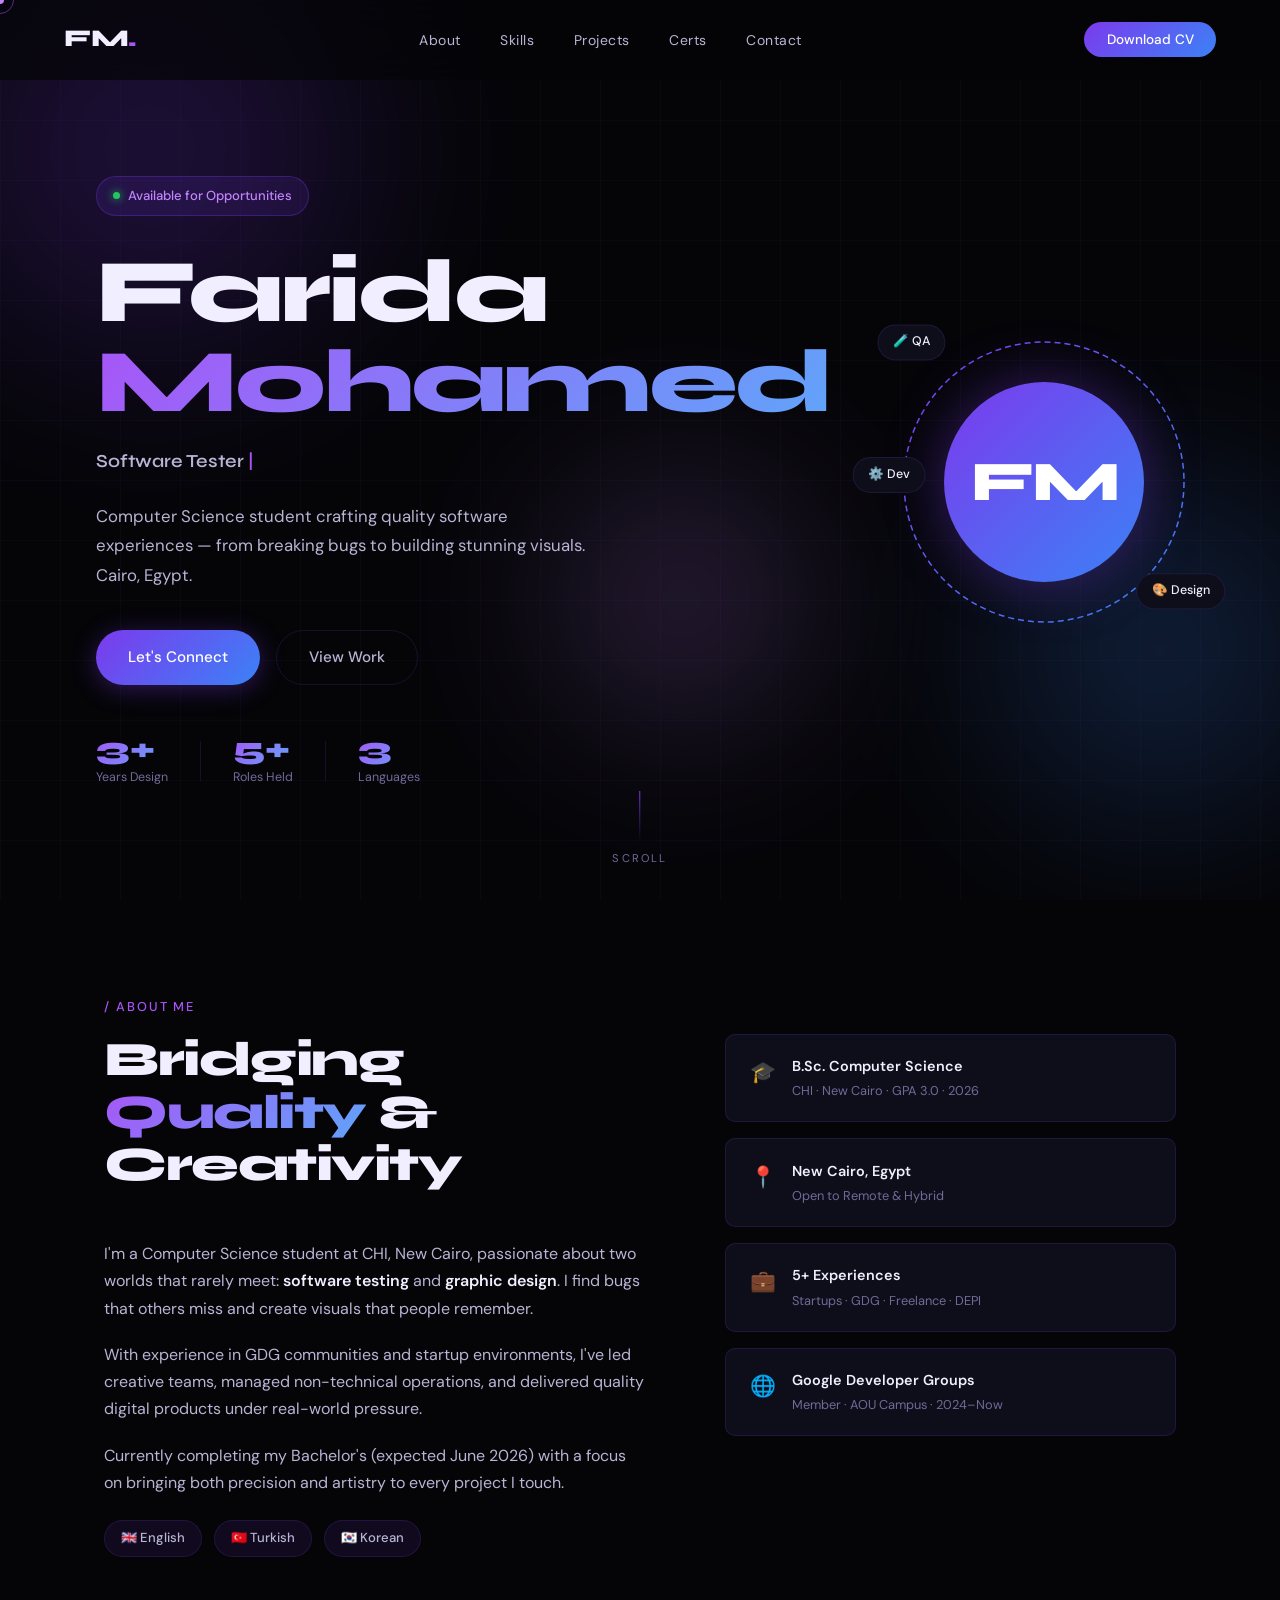
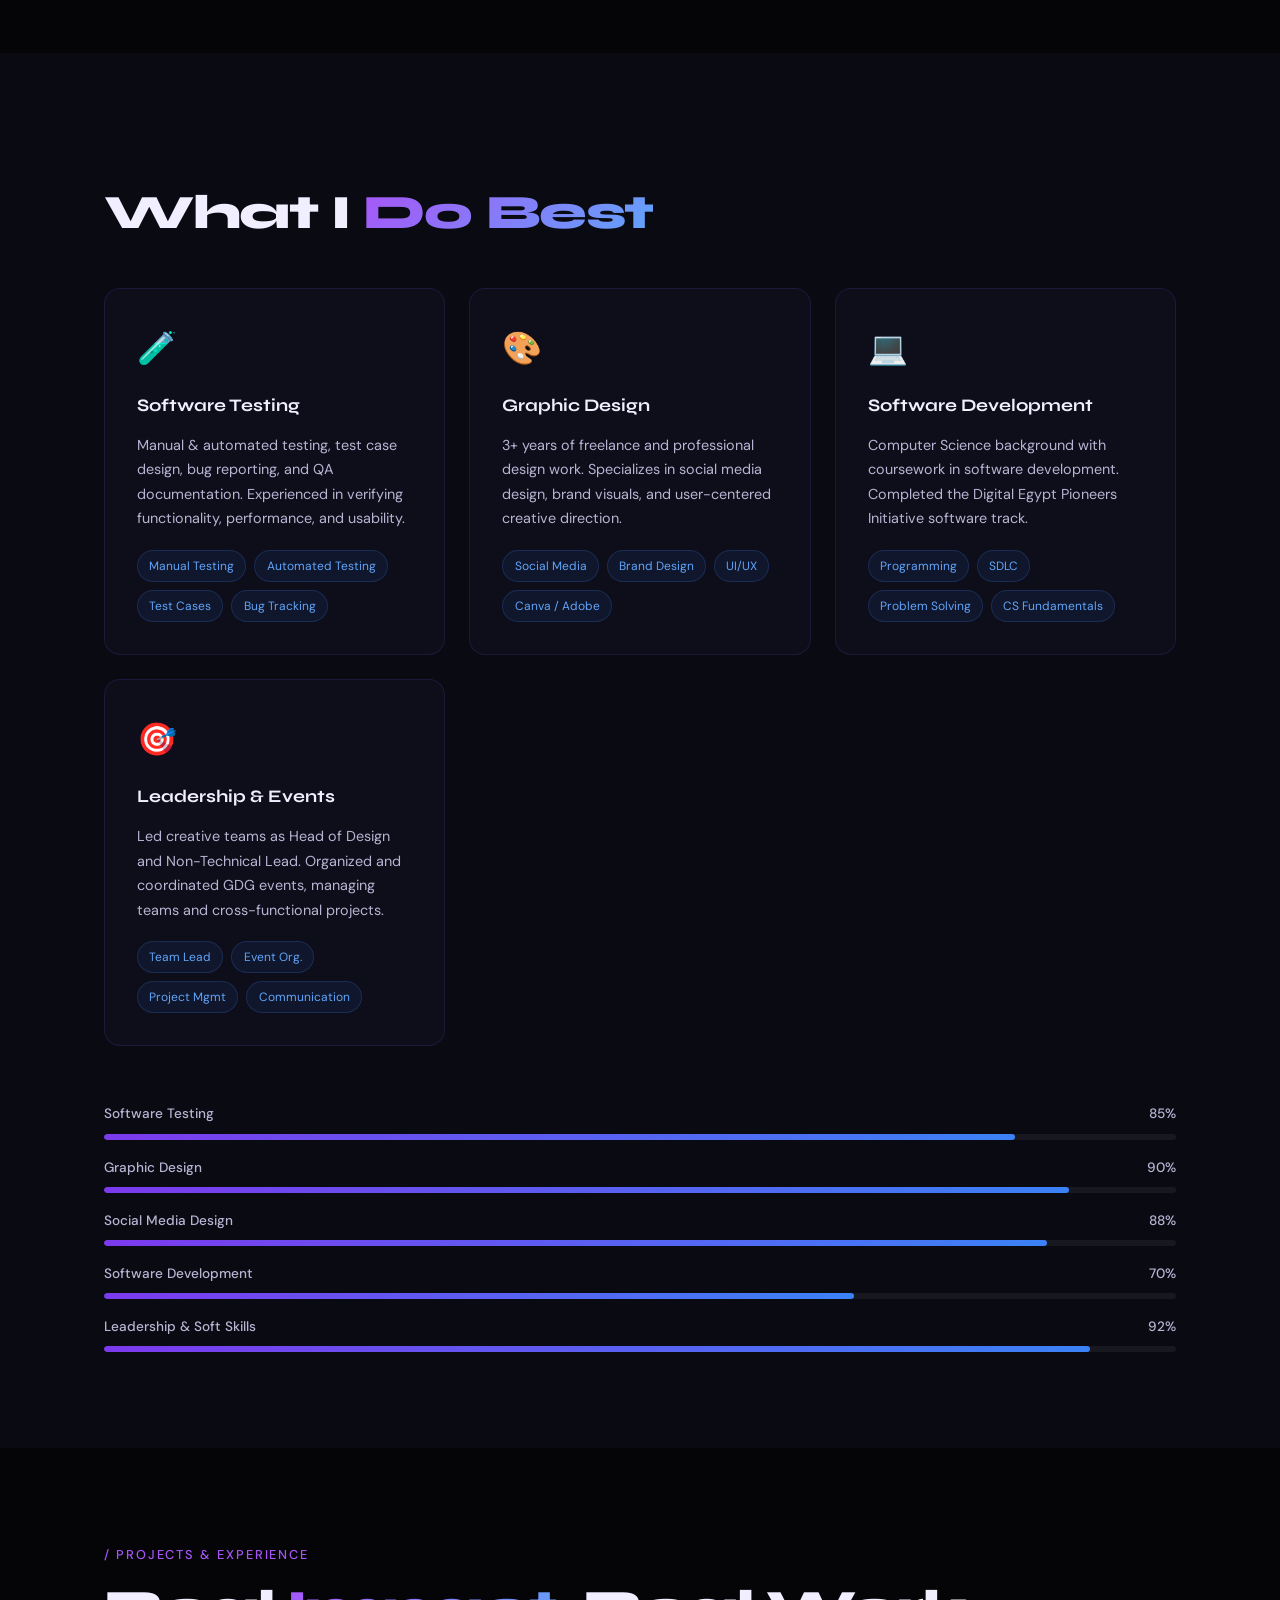
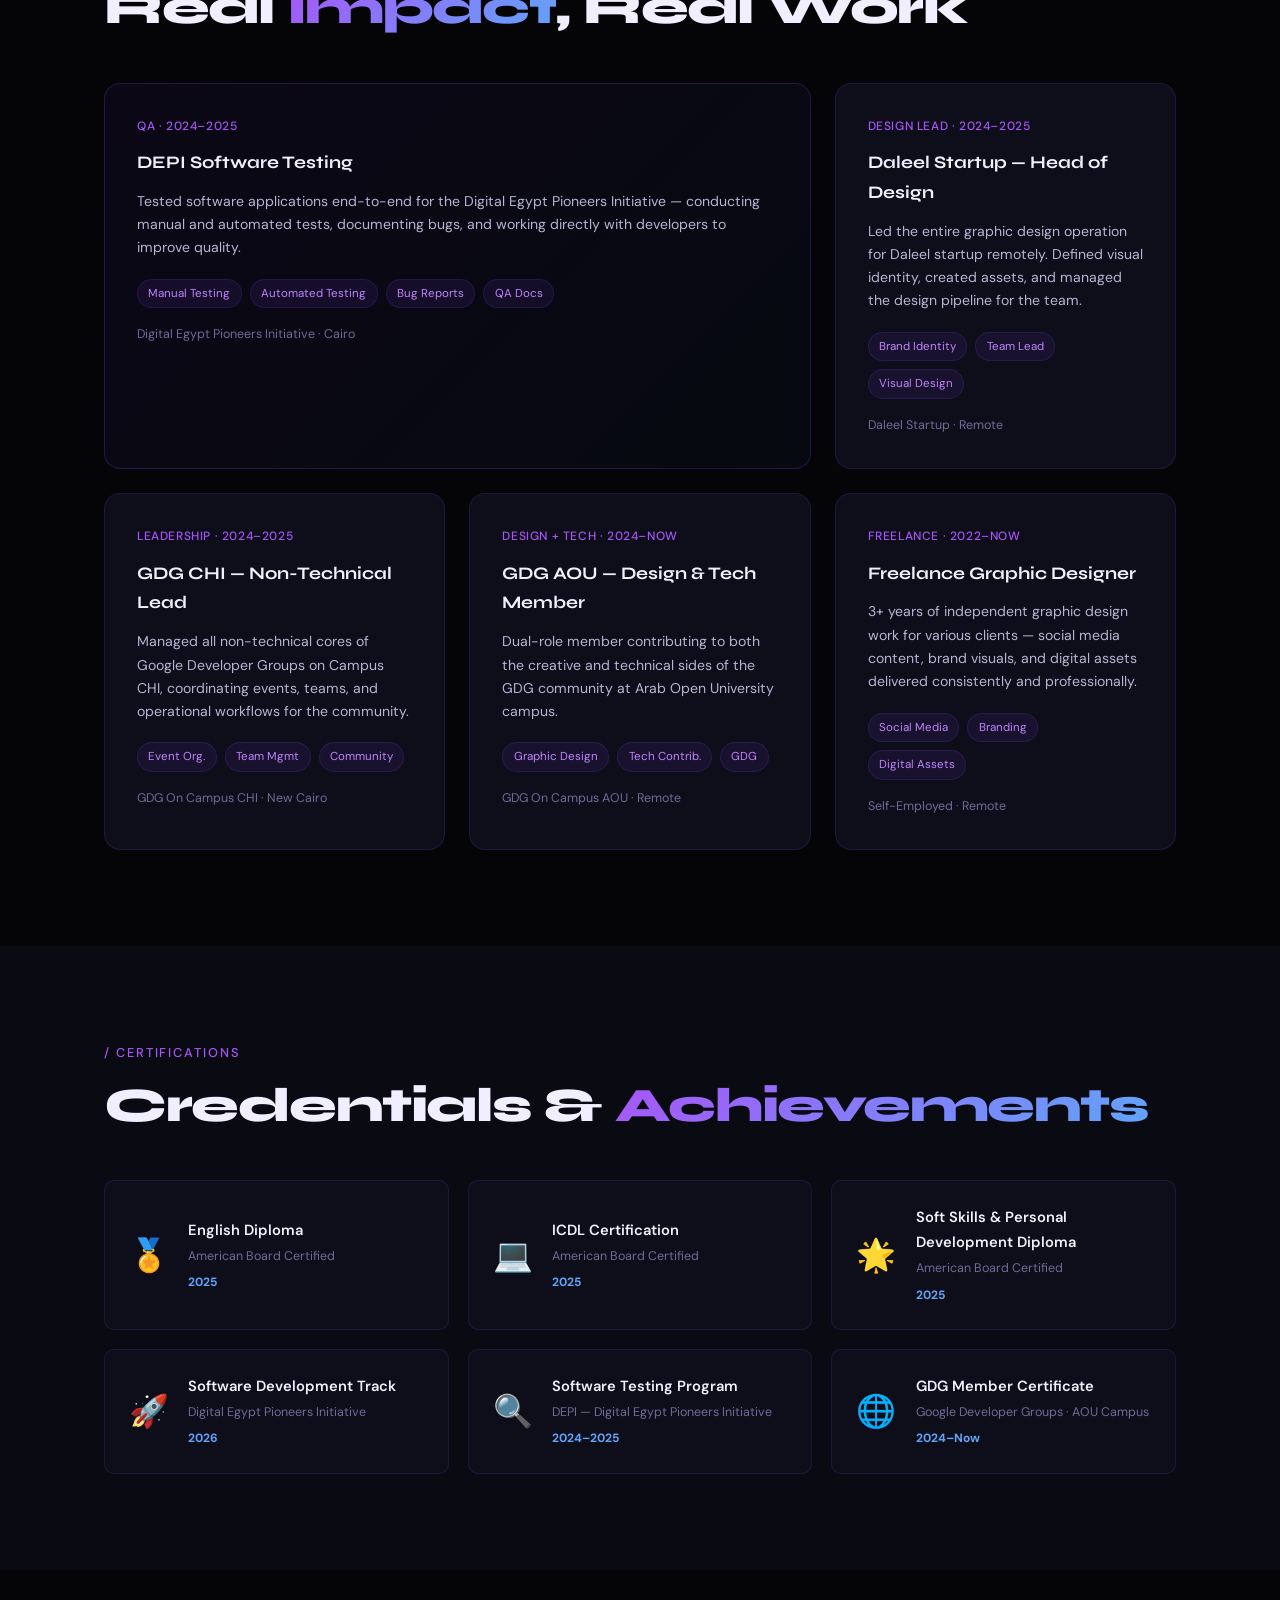
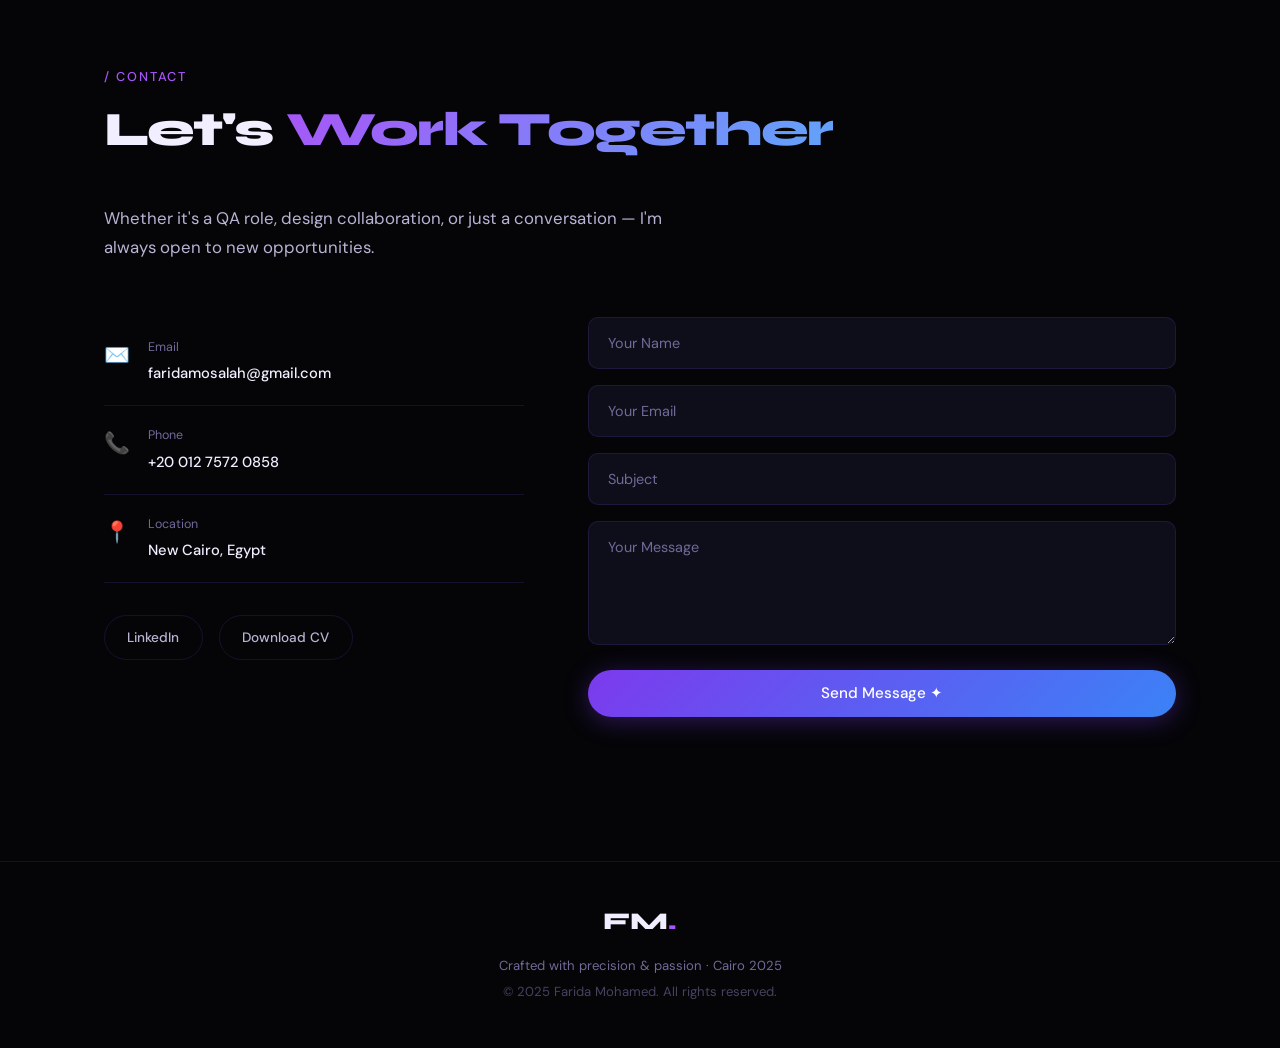
==== index.html @ dd6b3dc7 "Add files via upload" ====
<!DOCTYPE html>
<html lang="en">
<head>
  <meta charset="UTF-8" />
  <meta name="viewport" content="width=device-width, initial-scale=1.0" />
  <title>Farida Mohamed — Portfolio</title>
  <link rel="stylesheet" href="style.css" />
  <link href="https://fonts.googleapis.com/css2?family=Syne:wght@400;600;700;800&family=DM+Sans:ital,wght@0,300;0,400;0,500;1,300&display=swap" rel="stylesheet" />
</head>
<body>

  <!-- CURSOR -->
  <div class="cursor" id="cursor"></div>
  <div class="cursor-follower" id="cursor-follower"></div>

  <!-- NAV -->
  <nav class="nav" id="navbar">
    <div class="nav-logo">FM<span class="dot">.</span></div>
    <ul class="nav-links">
      <li><a href="#about">About</a></li>
      <li><a href="#skills">Skills</a></li>
      <li><a href="#projects">Projects</a></li>
      <li><a href="#certifications">Certs</a></li>
      <li><a href="#contact">Contact</a></li>
    </ul>
    <button class="nav-cta" onclick="downloadCV()">Download CV</button>
    <button class="hamburger" id="hamburger" aria-label="menu">
      <span></span><span></span><span></span>
    </button>
  </nav>

  <!-- MOBILE MENU -->
  <div class="mobile-menu" id="mobileMenu">
    <ul>
      <li><a href="#about" class="mob-link">About</a></li>
      <li><a href="#skills" class="mob-link">Skills</a></li>
      <li><a href="#projects" class="mob-link">Projects</a></li>
      <li><a href="#certifications" class="mob-link">Certs</a></li>
      <li><a href="#contact" class="mob-link">Contact</a></li>
    </ul>
  </div>

  <!-- HERO -->
  <section class="hero" id="home">
    <div class="hero-bg">
      <div class="orb orb-1"></div>
      <div class="orb orb-2"></div>
      <div class="orb orb-3"></div>
      <div class="grid-overlay"></div>
    </div>
    <div class="hero-content">
      <div class="hero-badge reveal">
        <span class="badge-dot"></span> Available for Opportunities
      </div>
      <h1 class="hero-title reveal">
        <span class="line">Farida</span>
        <span class="line gradient-text">Mohamed</span>
      </h1>
      <div class="hero-roles reveal">
        <span id="role-display">Software Tester</span>
        <span class="cursor-blink">|</span>
      </div>
      <p class="hero-desc reveal">
        Computer Science student crafting quality software experiences — from breaking bugs to building stunning visuals. Cairo, Egypt.
      </p>
      <div class="hero-actions reveal">
        <a href="#contact" class="btn-primary">Let's Connect</a>
        <a href="#projects" class="btn-ghost">View Work</a>
      </div>
      <div class="hero-stats reveal">
        <div class="stat"><span class="stat-num">3+</span><span class="stat-label">Years Design</span></div>
        <div class="stat-divider"></div>
        <div class="stat"><span class="stat-num">5+</span><span class="stat-label">Roles Held</span></div>
        <div class="stat-divider"></div>
        <div class="stat"><span class="stat-num">3</span><span class="stat-label">Languages</span></div>
      </div>
    </div>
    <div class="hero-visual reveal">
      <div class="avatar-ring">
        <div class="avatar-inner">
          <div class="avatar-initials">FM</div>
        </div>
        <svg class="ring-svg" viewBox="0 0 300 300">
          <circle cx="150" cy="150" r="140" fill="none" stroke="url(#ringGrad)" stroke-width="1.5" stroke-dasharray="6 4" />
          <defs>
            <linearGradient id="ringGrad" x1="0%" y1="0%" x2="100%" y2="100%">
              <stop offset="0%" stop-color="#7c3aed"/>
              <stop offset="100%" stop-color="#3b82f6"/>
            </linearGradient>
          </defs>
        </svg>
        <div class="float-badge fb-1">🧪 QA</div>
        <div class="float-badge fb-2">🎨 Design</div>
        <div class="float-badge fb-3">⚙️ Dev</div>
      </div>
    </div>
    <div class="scroll-hint">
      <div class="scroll-line"></div>
      <span>scroll</span>
    </div>
  </section>

  <!-- ABOUT -->
  <section class="section" id="about">
    <div class="container">
      <div class="section-label reveal">/ About Me</div>
      <div class="about-grid">
        <div class="about-text reveal">
          <h2 class="section-title">Bridging <span class="gradient-text">Quality</span> &amp; Creativity</h2>
          <p>I'm a Computer Science student at CHI, New Cairo, passionate about two worlds that rarely meet: <strong>software testing</strong> and <strong>graphic design</strong>. I find bugs that others miss and create visuals that people remember.</p>
          <p>With experience in GDG communities and startup environments, I've led creative teams, managed non-technical operations, and delivered quality digital products under real-world pressure.</p>
          <p>Currently completing my Bachelor's (expected June 2026) with a focus on bringing both precision and artistry to every project I touch.</p>
          <div class="about-langs">
            <span class="lang-chip">🇬🇧 English</span>
            <span class="lang-chip">🇹🇷 Turkish</span>
            <span class="lang-chip">🇰🇷 Korean</span>
          </div>
        </div>
        <div class="about-cards reveal">
          <div class="info-card">
            <div class="card-icon">🎓</div>
            <div>
              <div class="card-title">B.Sc. Computer Science</div>
              <div class="card-sub">CHI · New Cairo · GPA 3.0 · 2026</div>
            </div>
          </div>
          <div class="info-card">
            <div class="card-icon">📍</div>
            <div>
              <div class="card-title">New Cairo, Egypt</div>
              <div class="card-sub">Open to Remote &amp; Hybrid</div>
            </div>
          </div>
          <div class="info-card">
            <div class="card-icon">💼</div>
            <div>
              <div class="card-title">5+ Experiences</div>
              <div class="card-sub">Startups · GDG · Freelance · DEPI</div>
            </div>
          </div>
          <div class="info-card">
            <div class="card-icon">🌐</div>
            <div>
              <div class="card-title">Google Developer Groups</div>
              <div class="card-sub">Member · AOU Campus · 2024–Now</div>
            </div>
          </div>
        </div>
      </div>
    </div>
  </section>

  <!-- SKILLS -->
  <section class="section section-alt" id="skills">
    <div class="container">
      <div class="section-label reveal">/ Skills</div>
      <h2 class="section-title reveal">What I <span class="gradient-text">Do Best</span></h2>
      <div class="skills-grid">

        <div class="skill-card reveal" data-delay="0">
          <div class="skill-card-icon">🧪</div>
          <h3>Software Testing</h3>
          <p>Manual &amp; automated testing, test case design, bug reporting, and QA documentation. Experienced in verifying functionality, performance, and usability.</p>
          <div class="skill-tags">
            <span>Manual Testing</span><span>Automated Testing</span><span>Test Cases</span><span>Bug Tracking</span>
          </div>
        </div>

        <div class="skill-card reveal" data-delay="100">
          <div class="skill-card-icon">🎨</div>
          <h3>Graphic Design</h3>
          <p>3+ years of freelance and professional design work. Specializes in social media design, brand visuals, and user-centered creative direction.</p>
          <div class="skill-tags">
            <span>Social Media</span><span>Brand Design</span><span>UI/UX</span><span>Canva / Adobe</span>
          </div>
        </div>

        <div class="skill-card reveal" data-delay="200">
          <div class="skill-card-icon">💻</div>
          <h3>Software Development</h3>
          <p>Computer Science background with coursework in software development. Completed the Digital Egypt Pioneers Initiative software track.</p>
          <div class="skill-tags">
            <span>Programming</span><span>SDLC</span><span>Problem Solving</span><span>CS Fundamentals</span>
          </div>
        </div>

        <div class="skill-card reveal" data-delay="300">
          <div class="skill-card-icon">🎯</div>
          <h3>Leadership &amp; Events</h3>
          <p>Led creative teams as Head of Design and Non-Technical Lead. Organized and coordinated GDG events, managing teams and cross-functional projects.</p>
          <div class="skill-tags">
            <span>Team Lead</span><span>Event Org.</span><span>Project Mgmt</span><span>Communication</span>
          </div>
        </div>

      </div>

      <div class="proficiency-row reveal">
        <div class="prof-item">
          <div class="prof-label"><span>Software Testing</span><span>85%</span></div>
          <div class="prof-bar"><div class="prof-fill" data-width="85"></div></div>
        </div>
        <div class="prof-item">
          <div class="prof-label"><span>Graphic Design</span><span>90%</span></div>
          <div class="prof-bar"><div class="prof-fill" data-width="90"></div></div>
        </div>
        <div class="prof-item">
          <div class="prof-label"><span>Social Media Design</span><span>88%</span></div>
          <div class="prof-bar"><div class="prof-fill" data-width="88"></div></div>
        </div>
        <div class="prof-item">
          <div class="prof-label"><span>Software Development</span><span>70%</span></div>
          <div class="prof-bar"><div class="prof-fill" data-width="70"></div></div>
        </div>
        <div class="prof-item">
          <div class="prof-label"><span>Leadership &amp; Soft Skills</span><span>92%</span></div>
          <div class="prof-bar"><div class="prof-fill" data-width="92"></div></div>
        </div>
      </div>

    </div>
  </section>

  <!-- PROJECTS / EXPERIENCE -->
  <section class="section" id="projects">
    <div class="container">
      <div class="section-label reveal">/ Projects &amp; Experience</div>
      <h2 class="section-title reveal">Real <span class="gradient-text">Impact</span>, Real Work</h2>
      <div class="projects-grid">

        <div class="project-card reveal featured">
          <div class="project-tag">QA · 2024–2025</div>
          <h3>DEPI Software Testing</h3>
          <p>Tested software applications end-to-end for the Digital Egypt Pioneers Initiative — conducting manual and automated tests, documenting bugs, and working directly with developers to improve quality.</p>
          <div class="project-tech"><span>Manual Testing</span><span>Automated Testing</span><span>Bug Reports</span><span>QA Docs</span></div>
          <div class="project-org">Digital Egypt Pioneers Initiative · Cairo</div>
        </div>

        <div class="project-card reveal">
          <div class="project-tag">Design Lead · 2024–2025</div>
          <h3>Daleel Startup — Head of Design</h3>
          <p>Led the entire graphic design operation for Daleel startup remotely. Defined visual identity, created assets, and managed the design pipeline for the team.</p>
          <div class="project-tech"><span>Brand Identity</span><span>Team Lead</span><span>Visual Design</span></div>
          <div class="project-org">Daleel Startup · Remote</div>
        </div>

        <div class="project-card reveal">
          <div class="project-tag">Leadership · 2024–2025</div>
          <h3>GDG CHI — Non-Technical Lead</h3>
          <p>Managed all non-technical cores of Google Developer Groups on Campus CHI, coordinating events, teams, and operational workflows for the community.</p>
          <div class="project-tech"><span>Event Org.</span><span>Team Mgmt</span><span>Community</span></div>
          <div class="project-org">GDG On Campus CHI · New Cairo</div>
        </div>

        <div class="project-card reveal">
          <div class="project-tag">Design + Tech · 2024–Now</div>
          <h3>GDG AOU — Design &amp; Tech Member</h3>
          <p>Dual-role member contributing to both the creative and technical sides of the GDG community at Arab Open University campus.</p>
          <div class="project-tech"><span>Graphic Design</span><span>Tech Contrib.</span><span>GDG</span></div>
          <div class="project-org">GDG On Campus AOU · Remote</div>
        </div>

        <div class="project-card reveal">
          <div class="project-tag">Freelance · 2022–Now</div>
          <h3>Freelance Graphic Designer</h3>
          <p>3+ years of independent graphic design work for various clients — social media content, brand visuals, and digital assets delivered consistently and professionally.</p>
          <div class="project-tech"><span>Social Media</span><span>Branding</span><span>Digital Assets</span></div>
          <div class="project-org">Self-Employed · Remote</div>
        </div>

      </div>
    </div>
  </section>

  <!-- CERTIFICATIONS -->
  <section class="section section-alt" id="certifications">
    <div class="container">
      <div class="section-label reveal">/ Certifications</div>
      <h2 class="section-title reveal">Credentials &amp; <span class="gradient-text">Achievements</span></h2>
      <div class="certs-grid">

        <div class="cert-card reveal">
          <div class="cert-icon">🏅</div>
          <div class="cert-body">
            <div class="cert-title">English Diploma</div>
            <div class="cert-issuer">American Board Certified</div>
            <div class="cert-year">2025</div>
          </div>
        </div>

        <div class="cert-card reveal">
          <div class="cert-icon">💻</div>
          <div class="cert-body">
            <div class="cert-title">ICDL Certification</div>
            <div class="cert-issuer">American Board Certified</div>
            <div class="cert-year">2025</div>
          </div>
        </div>

        <div class="cert-card reveal">
          <div class="cert-icon">🌟</div>
          <div class="cert-body">
            <div class="cert-title">Soft Skills &amp; Personal Development Diploma</div>
            <div class="cert-issuer">American Board Certified</div>
            <div class="cert-year">2025</div>
          </div>
        </div>

        <div class="cert-card reveal">
          <div class="cert-icon">🚀</div>
          <div class="cert-body">
            <div class="cert-title">Software Development Track</div>
            <div class="cert-issuer">Digital Egypt Pioneers Initiative</div>
            <div class="cert-year">2026</div>
          </div>
        </div>

        <div class="cert-card reveal">
          <div class="cert-icon">🔍</div>
          <div class="cert-body">
            <div class="cert-title">Software Testing Program</div>
            <div class="cert-issuer">DEPI — Digital Egypt Pioneers Initiative</div>
            <div class="cert-year">2024–2025</div>
          </div>
        </div>

        <div class="cert-card reveal">
          <div class="cert-icon">🌐</div>
          <div class="cert-body">
            <div class="cert-title">GDG Member Certificate</div>
            <div class="cert-issuer">Google Developer Groups · AOU Campus</div>
            <div class="cert-year">2024–Now</div>
          </div>
        </div>

      </div>
    </div>
  </section>

  <!-- CONTACT -->
  <section class="section" id="contact">
    <div class="container">
      <div class="section-label reveal">/ Contact</div>
      <h2 class="section-title reveal">Let's <span class="gradient-text">Work Together</span></h2>
      <p class="contact-intro reveal">Whether it's a QA role, design collaboration, or just a conversation — I'm always open to new opportunities.</p>

      <div class="contact-layout">
        <div class="contact-info reveal">
          <a href="mailto:faridamosalah@gmail.com" class="contact-item">
            <div class="ci-icon">✉️</div>
            <div>
              <div class="ci-label">Email</div>
              <div class="ci-val">faridamosalah@gmail.com</div>
            </div>
          </a>
          <a href="tel:+201275720858" class="contact-item">
            <div class="ci-icon">📞</div>
            <div>
              <div class="ci-label">Phone</div>
              <div class="ci-val">+20 012 7572 0858</div>
            </div>
          </a>
          <div class="contact-item">
            <div class="ci-icon">📍</div>
            <div>
              <div class="ci-label">Location</div>
              <div class="ci-val">New Cairo, Egypt</div>
            </div>
          </div>
          <div class="contact-socials">
            <a href="https://linkedin.com" target="_blank" class="social-btn">LinkedIn</a>
            <button class="social-btn" onclick="downloadCV()">Download CV</button>
          </div>
        </div>

        <form class="contact-form reveal" id="contactForm">
          <div class="form-group">
            <input type="text" id="name" placeholder="Your Name" required />
          </div>
          <div class="form-group">
            <input type="email" id="email" placeholder="Your Email" required />
          </div>
          <div class="form-group">
            <input type="text" id="subject" placeholder="Subject" />
          </div>
          <div class="form-group">
            <textarea id="message" rows="5" placeholder="Your Message" required></textarea>
          </div>
          <button type="submit" class="btn-primary full-w">Send Message ✦</button>
          <div class="form-success" id="formSuccess">Message sent! I'll be in touch soon ✨</div>
        </form>
      </div>
    </div>
  </section>

  <!-- FOOTER -->
  <footer class="footer">
    <div class="footer-inner">
      <div class="footer-logo">FM<span class="dot">.</span></div>
      <p>Crafted with precision &amp; passion · Cairo 2025</p>
      <p class="footer-copy">© 2025 Farida Mohamed. All rights reserved.</p>
    </div>
  </footer>

  <script src="script.js"></script>
</body>
</html>
---- style.css ----
/* ═══════════════════════════════════════════
   FARIDA MOHAMED — PORTFOLIO
   Design: Dark mode with purple-blue gradient
   Font: Syne (display) + DM Sans (body)
═══════════════════════════════════════════ */

/* ─── CSS VARIABLES ─── */
:root {
  --bg:          #050508;
  --bg-2:        #0a0a12;
  --bg-card:     #0e0e1a;
  --bg-card-2:   #111122;
  --border:      rgba(120, 80, 255, 0.15);
  --border-2:    rgba(80, 140, 255, 0.12);

  --purple:      #7c3aed;
  --purple-lt:   #a855f7;
  --blue:        #3b82f6;
  --blue-lt:     #60a5fa;
  --accent:      #c084fc;

  --grad:        linear-gradient(135deg, #7c3aed, #3b82f6);
  --grad-text:   linear-gradient(135deg, #a855f7, #60a5fa);
  --grad-glow:   linear-gradient(135deg, rgba(124,58,237,.4), rgba(59,130,246,.4));

  --text:        #f0eeff;
  --text-2:      #b8b4d4;
  --text-3:      #706a99;

  --radius:      16px;
  --radius-sm:   10px;
  --transition:  0.35s cubic-bezier(.4, 0, .2, 1);
}

/* ─── RESET & BASE ─── */
*, *::before, *::after { box-sizing: border-box; margin: 0; padding: 0; }
html { scroll-behavior: smooth; }
body {
  font-family: 'DM Sans', sans-serif;
  background: var(--bg);
  color: var(--text);
  line-height: 1.7;
  overflow-x: hidden;
}
a { text-decoration: none; color: inherit; }
ul { list-style: none; }
img { max-width: 100%; display: block; }
strong { color: var(--text); font-weight: 600; }

/* ─── SCROLLBAR ─── */
::-webkit-scrollbar { width: 4px; }
::-webkit-scrollbar-track { background: var(--bg); }
::-webkit-scrollbar-thumb { background: var(--purple); border-radius: 999px; }

/* ─── CUSTOM CURSOR ─── */
.cursor {
  width: 8px; height: 8px;
  background: var(--accent);
  border-radius: 50%;
  position: fixed; top: 0; left: 0;
  pointer-events: none; z-index: 9999;
  transform: translate(-50%, -50%);
  transition: transform 0.08s ease;
}
.cursor-follower {
  width: 28px; height: 28px;
  border: 1px solid rgba(168, 85, 247, 0.5);
  border-radius: 50%;
  position: fixed; top: 0; left: 0;
  pointer-events: none; z-index: 9998;
  transform: translate(-50%, -50%);
  transition: transform 0.2s ease, width 0.3s, height 0.3s, border-color 0.3s;
}
@media (hover: none) { .cursor, .cursor-follower { display: none; } }

/* ─── NAVIGATION ─── */
.nav {
  position: fixed; top: 0; left: 0; right: 0; z-index: 900;
  display: flex; align-items: center; justify-content: space-between;
  padding: 1.2rem 4rem;
  background: rgba(5,5,8,0.7);
  backdrop-filter: blur(20px);
  border-bottom: 1px solid transparent;
  transition: border-color var(--transition), background var(--transition);
}
.nav.scrolled {
  border-bottom-color: var(--border);
  background: rgba(5,5,8,0.92);
}
.nav-logo {
  font-family: 'Syne', sans-serif;
  font-size: 1.5rem; font-weight: 800;
  letter-spacing: -0.02em;
}
.dot { color: var(--purple-lt); }
.nav-links { display: flex; gap: 2.5rem; }
.nav-links a {
  font-size: 0.875rem; font-weight: 400;
  color: var(--text-2);
  letter-spacing: 0.03em;
  transition: color var(--transition);
}
.nav-links a:hover { color: var(--text); }
.nav-cta {
  padding: 0.55rem 1.4rem;
  background: var(--grad);
  border: none; border-radius: 999px;
  font-family: 'DM Sans', sans-serif;
  font-size: 0.85rem; font-weight: 500;
  color: #fff; cursor: pointer;
  transition: opacity var(--transition), transform var(--transition);
}
.nav-cta:hover { opacity: 0.85; transform: translateY(-1px); }
.hamburger { display: none; flex-direction: column; gap: 5px; background: none; border: none; cursor: pointer; padding: 6px; }
.hamburger span { display: block; width: 22px; height: 2px; background: var(--text-2); border-radius: 2px; transition: var(--transition); }

/* ─── MOBILE MENU ─── */
.mobile-menu {
  position: fixed; inset: 0; z-index: 800;
  background: rgba(5,5,8,0.97);
  backdrop-filter: blur(24px);
  display: flex; align-items: center; justify-content: center;
  transform: translateX(100%);
  transition: transform 0.4s cubic-bezier(.4,0,.2,1);
}
.mobile-menu.open { transform: translateX(0); }
.mobile-menu ul { text-align: center; }
.mobile-menu li { margin: 1.5rem 0; }
.mob-link {
  font-family: 'Syne', sans-serif;
  font-size: 2rem; font-weight: 700;
  color: var(--text-2);
  transition: color var(--transition);
}
.mob-link:hover { color: var(--purple-lt); }

/* ─── HERO ─── */
.hero {
  min-height: 100vh;
  display: grid;
  grid-template-columns: 1fr 1fr;
  align-items: center;
  gap: 4rem;
  padding: 8rem 6rem 4rem;
  position: relative;
  overflow: hidden;
}

/* Orbs */
.hero-bg { position: absolute; inset: 0; pointer-events: none; }
.orb {
  position: absolute; border-radius: 50%;
  filter: blur(80px); opacity: 0.25;
}
.orb-1 {
  width: 500px; height: 500px;
  background: radial-gradient(circle, #7c3aed, transparent);
  top: -100px; left: -100px;
  animation: floatOrb 8s ease-in-out infinite;
}
.orb-2 {
  width: 400px; height: 400px;
  background: radial-gradient(circle, #3b82f6, transparent);
  bottom: 50px; right: -80px;
  animation: floatOrb 10s ease-in-out infinite reverse;
}
.orb-3 {
  width: 300px; height: 300px;
  background: radial-gradient(circle, #c084fc, transparent);
  top: 50%; right: 35%;
  animation: floatOrb 12s ease-in-out infinite 2s;
}
@keyframes floatOrb {
  0%,100% { transform: translate(0,0) scale(1); }
  50% { transform: translate(20px,-20px) scale(1.1); }
}
.grid-overlay {
  position: absolute; inset: 0;
  background-image:
    linear-gradient(rgba(120,80,255,0.04) 1px, transparent 1px),
    linear-gradient(90deg, rgba(120,80,255,0.04) 1px, transparent 1px);
  background-size: 60px 60px;
}

.hero-content { position: relative; z-index: 2; }

.hero-badge {
  display: inline-flex; align-items: center; gap: 8px;
  padding: 0.5rem 1rem;
  background: rgba(124,58,237,0.12);
  border: 1px solid rgba(124,58,237,0.3);
  border-radius: 999px;
  font-size: 0.82rem; font-weight: 500;
  color: var(--accent);
  margin-bottom: 2rem;
}
.badge-dot {
  width: 7px; height: 7px; border-radius: 50%;
  background: #22c55e;
  box-shadow: 0 0 8px #22c55e;
  animation: blink 2s infinite;
}
@keyframes blink { 0%,100% { opacity: 1; } 50% { opacity: 0.4; } }

.hero-title {
  font-family: 'Syne', sans-serif;
  font-size: clamp(3.5rem, 7vw, 6rem);
  font-weight: 800;
  line-height: 1.0;
  letter-spacing: -0.03em;
  margin-bottom: 1.2rem;
  display: flex; flex-direction: column;
}
.gradient-text {
  background: var(--grad-text);
  -webkit-background-clip: text; -webkit-text-fill-color: transparent;
  background-clip: text;
}

.hero-roles {
  font-family: 'Syne', sans-serif;
  font-size: 1.15rem; font-weight: 600;
  color: var(--text-2);
  margin-bottom: 1.5rem;
  min-height: 1.8rem;
}
.cursor-blink {
  color: var(--purple-lt);
  animation: blink 1s step-end infinite;
}
.hero-desc {
  font-size: 1.05rem; color: var(--text-2);
  max-width: 500px; margin-bottom: 2.5rem;
  line-height: 1.75;
}

.hero-actions { display: flex; gap: 1rem; flex-wrap: wrap; margin-bottom: 3rem; }

.btn-primary {
  display: inline-flex; align-items: center;
  padding: 0.85rem 2rem;
  background: var(--grad);
  border: none; border-radius: 999px;
  font-family: 'DM Sans', sans-serif;
  font-size: 0.95rem; font-weight: 500;
  color: #fff; cursor: pointer;
  transition: transform var(--transition), box-shadow var(--transition), opacity var(--transition);
  box-shadow: 0 4px 24px rgba(124,58,237,0.35);
}
.btn-primary:hover {
  transform: translateY(-2px);
  box-shadow: 0 8px 32px rgba(124,58,237,0.5);
  opacity: 0.9;
}
.btn-ghost {
  display: inline-flex; align-items: center;
  padding: 0.85rem 2rem;
  background: transparent;
  border: 1px solid var(--border);
  border-radius: 999px;
  font-family: 'DM Sans', sans-serif;
  font-size: 0.95rem; font-weight: 500;
  color: var(--text-2); cursor: pointer;
  transition: border-color var(--transition), color var(--transition), transform var(--transition);
}
.btn-ghost:hover { border-color: var(--purple); color: var(--text); transform: translateY(-2px); }

.hero-stats { display: flex; align-items: center; gap: 2rem; }
.stat { display: flex; flex-direction: column; }
.stat-num {
  font-family: 'Syne', sans-serif;
  font-size: 2rem; font-weight: 800;
  background: var(--grad-text);
  -webkit-background-clip: text; -webkit-text-fill-color: transparent;
  background-clip: text;
  line-height: 1;
}
.stat-label { font-size: 0.78rem; color: var(--text-3); margin-top: 2px; }
.stat-divider { width: 1px; height: 40px; background: var(--border); }

/* ─── AVATAR ─── */
.hero-visual {
  position: relative; z-index: 2;
  display: flex; justify-content: center; align-items: center;
}
.avatar-ring {
  position: relative; width: 300px; height: 300px;
}
.avatar-inner {
  position: absolute;
  top: 50%; left: 50%;
  transform: translate(-50%,-50%);
  width: 200px; height: 200px;
  border-radius: 50%;
  background: var(--grad);
  display: flex; align-items: center; justify-content: center;
  box-shadow: 0 0 60px rgba(124,58,237,0.4);
}
.avatar-initials {
  font-family: 'Syne', sans-serif;
  font-size: 3.5rem; font-weight: 800;
  color: #fff; letter-spacing: -0.04em;
}
.ring-svg {
  position: absolute; inset: 0; width: 100%; height: 100%;
  animation: spin 25s linear infinite;
}
@keyframes spin { from { transform: rotate(0); } to { transform: rotate(360deg); } }
.float-badge {
  position: absolute;
  padding: 0.4rem 0.9rem;
  background: var(--bg-card);
  border: 1px solid var(--border);
  border-radius: 999px;
  font-size: 0.78rem; font-weight: 500;
  white-space: nowrap;
  animation: floatBadge 4s ease-in-out infinite;
}
.fb-1 { top: -10px; left: -20px; animation-delay: 0s; }
.fb-2 { bottom: 20px; right: -30px; animation-delay: 1.5s; }
.fb-3 { top: 40%; left: -40px; animation-delay: 0.8s; }
@keyframes floatBadge {
  0%,100% { transform: translateY(0); }
  50% { transform: translateY(-8px); }
}

/* ─── SCROLL HINT ─── */
.scroll-hint {
  position: absolute; bottom: 2rem; left: 50%;
  transform: translateX(-50%);
  display: flex; flex-direction: column; align-items: center; gap: 8px;
  font-size: 0.7rem; letter-spacing: 0.2em; text-transform: uppercase;
  color: var(--text-3); z-index: 2;
}
.scroll-line {
  width: 1px; height: 50px;
  background: linear-gradient(to bottom, var(--purple), transparent);
  animation: scrollDown 2s ease-in-out infinite;
}
@keyframes scrollDown {
  0% { transform: scaleY(0); transform-origin: top; }
  50% { transform: scaleY(1); transform-origin: top; }
  51% { transform: scaleY(1); transform-origin: bottom; }
  100% { transform: scaleY(0); transform-origin: bottom; }
}

/* ─── SECTIONS ─── */
.section { padding: 6rem 0; }
.section-alt { background: var(--bg-2); }
.container { max-width: 1200px; margin: 0 auto; padding: 0 4rem; }

.section-label {
  font-size: 0.8rem; font-weight: 500;
  letter-spacing: 0.15em; text-transform: uppercase;
  color: var(--purple-lt); margin-bottom: 1rem;
}
.section-title {
  font-family: 'Syne', sans-serif;
  font-size: clamp(2rem, 4vw, 3rem);
  font-weight: 800;
  letter-spacing: -0.03em;
  line-height: 1.1;
  margin-bottom: 3rem;
}

/* ─── ABOUT ─── */
.about-grid {
  display: grid; grid-template-columns: 1.2fr 1fr; gap: 5rem;
  align-items: start;
}
.about-text p {
  color: var(--text-2);
  margin-bottom: 1.2rem;
  font-size: 1rem;
}
.about-langs { display: flex; gap: 0.75rem; flex-wrap: wrap; margin-top: 1.5rem; }
.lang-chip {
  padding: 0.4rem 1rem;
  background: rgba(124,58,237,0.1);
  border: 1px solid var(--border);
  border-radius: 999px;
  font-size: 0.82rem; font-weight: 500;
  color: var(--text-2);
}
.about-cards { display: grid; gap: 1rem; }
.info-card {
  display: flex; align-items: flex-start; gap: 1rem;
  padding: 1.2rem 1.5rem;
  background: var(--bg-card);
  border: 1px solid var(--border);
  border-radius: var(--radius-sm);
  transition: border-color var(--transition), transform var(--transition);
}
.info-card:hover { border-color: var(--purple); transform: translateX(4px); }
.card-icon { font-size: 1.3rem; min-width: 24px; }
.card-title { font-weight: 600; font-size: 0.9rem; margin-bottom: 2px; }
.card-sub { font-size: 0.8rem; color: var(--text-3); }

/* ─── SKILLS ─── */
.skills-grid {
  display: grid; grid-template-columns: repeat(auto-fit, minmax(260px, 1fr));
  gap: 1.5rem; margin-bottom: 3.5rem;
}
.skill-card {
  padding: 2rem;
  background: var(--bg-card);
  border: 1px solid var(--border);
  border-radius: var(--radius);
  transition: border-color var(--transition), transform var(--transition), box-shadow var(--transition);
}
.skill-card:hover {
  border-color: var(--purple);
  transform: translateY(-4px);
  box-shadow: 0 16px 40px rgba(124,58,237,0.15);
}
.skill-card-icon { font-size: 2rem; margin-bottom: 1rem; }
.skill-card h3 {
  font-family: 'Syne', sans-serif;
  font-size: 1.1rem; font-weight: 700;
  margin-bottom: 0.75rem;
}
.skill-card p { font-size: 0.9rem; color: var(--text-2); margin-bottom: 1.2rem; }
.skill-tags { display: flex; flex-wrap: wrap; gap: 0.5rem; }
.skill-tags span {
  padding: 0.3rem 0.7rem;
  background: rgba(59,130,246,0.08);
  border: 1px solid rgba(59,130,246,0.2);
  border-radius: 999px;
  font-size: 0.75rem;
  color: var(--blue-lt);
}

/* Proficiency Bars */
.proficiency-row { display: grid; gap: 1rem; }
.prof-item { }
.prof-label {
  display: flex; justify-content: space-between;
  font-size: 0.85rem; font-weight: 500;
  color: var(--text-2); margin-bottom: 0.5rem;
}
.prof-bar {
  height: 6px;
  background: rgba(255,255,255,0.06);
  border-radius: 999px; overflow: hidden;
}
.prof-fill {
  height: 100%; width: 0%;
  background: var(--grad);
  border-radius: 999px;
  transition: width 1.2s cubic-bezier(.4,0,.2,1);
}

/* ─── PROJECTS ─── */
.projects-grid {
  display: grid;
  grid-template-columns: repeat(3, 1fr);
  gap: 1.5rem;
}
.project-card {
  padding: 2rem;
  background: var(--bg-card);
  border: 1px solid var(--border);
  border-radius: var(--radius);
  transition: border-color var(--transition), transform var(--transition), box-shadow var(--transition);
  position: relative; overflow: hidden;
}
.project-card::before {
  content: '';
  position: absolute; top: 0; left: 0; right: 0;
  height: 2px;
  background: var(--grad);
  transform: scaleX(0);
  transform-origin: left;
  transition: transform var(--transition);
}
.project-card:hover::before { transform: scaleX(1); }
.project-card:hover {
  border-color: var(--border-2);
  transform: translateY(-4px);
  box-shadow: 0 20px 50px rgba(59,130,246,0.12);
}
.project-card.featured {
  grid-column: span 2;
  border-color: rgba(124,58,237,0.25);
  background: linear-gradient(135deg, rgba(124,58,237,0.06), rgba(59,130,246,0.04));
}
.project-tag {
  font-size: 0.75rem; font-weight: 500;
  color: var(--purple-lt);
  letter-spacing: 0.05em;
  margin-bottom: 0.75rem;
  text-transform: uppercase;
}
.project-card h3 {
  font-family: 'Syne', sans-serif;
  font-size: 1.1rem; font-weight: 700;
  margin-bottom: 0.75rem;
}
.project-card p { font-size: 0.88rem; color: var(--text-2); margin-bottom: 1.2rem; line-height: 1.65; }
.project-tech { display: flex; flex-wrap: wrap; gap: 0.5rem; margin-bottom: 1rem; }
.project-tech span {
  padding: 0.25rem 0.65rem;
  background: rgba(124,58,237,0.1);
  border: 1px solid var(--border);
  border-radius: 999px;
  font-size: 0.72rem; color: var(--accent);
}
.project-org { font-size: 0.78rem; color: var(--text-3); }

/* ─── CERTIFICATIONS ─── */
.certs-grid {
  display: grid; grid-template-columns: repeat(auto-fit, minmax(300px, 1fr));
  gap: 1.2rem;
}
.cert-card {
  display: flex; align-items: center; gap: 1.2rem;
  padding: 1.5rem;
  background: var(--bg-card);
  border: 1px solid var(--border);
  border-radius: var(--radius-sm);
  transition: border-color var(--transition), transform var(--transition);
}
.cert-card:hover { border-color: var(--purple); transform: translateX(4px); }
.cert-icon { font-size: 2rem; min-width: 40px; }
.cert-title { font-weight: 600; font-size: 0.92rem; margin-bottom: 3px; }
.cert-issuer { font-size: 0.78rem; color: var(--text-3); }
.cert-year {
  font-size: 0.75rem; font-weight: 700;
  color: var(--blue-lt);
  margin-top: 5px;
}

/* ─── CONTACT ─── */
.contact-intro {
  color: var(--text-2); font-size: 1.05rem;
  margin-bottom: 3.5rem; max-width: 600px;
}
.contact-layout {
  display: grid; grid-template-columns: 1fr 1.4fr; gap: 4rem;
  align-items: start;
}
.contact-item {
  display: flex; align-items: flex-start; gap: 1rem;
  padding: 1.2rem 0; border-bottom: 1px solid var(--border);
  transition: color var(--transition);
}
.contact-item:hover { color: var(--blue-lt); }
.ci-icon { font-size: 1.3rem; min-width: 28px; }
.ci-label { font-size: 0.78rem; color: var(--text-3); margin-bottom: 3px; }
.ci-val { font-size: 0.92rem; font-weight: 500; }
.contact-socials { display: flex; gap: 1rem; margin-top: 2rem; flex-wrap: wrap; }
.social-btn {
  padding: 0.6rem 1.4rem;
  background: transparent;
  border: 1px solid var(--border);
  border-radius: 999px;
  font-family: 'DM Sans', sans-serif;
  font-size: 0.85rem; font-weight: 500;
  color: var(--text-2); cursor: pointer;
  transition: border-color var(--transition), color var(--transition), transform var(--transition);
}
.social-btn:hover { border-color: var(--purple); color: var(--purple-lt); transform: translateY(-2px); }

/* ─── FORM ─── */
.contact-form { display: flex; flex-direction: column; gap: 1rem; }
.form-group input,
.form-group textarea {
  width: 100%; padding: 1rem 1.2rem;
  background: var(--bg-card);
  border: 1px solid var(--border);
  border-radius: var(--radius-sm);
  font-family: 'DM Sans', sans-serif;
  font-size: 0.9rem; color: var(--text);
  outline: none;
  transition: border-color var(--transition), box-shadow var(--transition);
  resize: vertical;
}
.form-group input::placeholder,
.form-group textarea::placeholder { color: var(--text-3); }
.form-group input:focus,
.form-group textarea:focus {
  border-color: var(--purple);
  box-shadow: 0 0 0 3px rgba(124,58,237,0.15);
}
.full-w { width: 100%; justify-content: center; }
.form-success {
  text-align: center; font-size: 0.9rem;
  color: #22c55e; opacity: 0;
  transition: opacity var(--transition);
  margin-top: 0.5rem;
}
.form-success.show { opacity: 1; }

/* ─── FOOTER ─── */
.footer {
  border-top: 1px solid var(--border);
  padding: 2.5rem 0; text-align: center;
}
.footer-inner { }
.footer-logo {
  font-family: 'Syne', sans-serif;
  font-size: 1.5rem; font-weight: 800;
  margin-bottom: 0.75rem;
}
.footer p { font-size: 0.82rem; color: var(--text-3); margin-bottom: 4px; }
.footer-copy { opacity: 0.6; }

/* ─── REVEAL ANIMATIONS ─── */
.reveal {
  opacity: 0;
  transform: translateY(30px);
  transition: opacity 0.7s cubic-bezier(.4,0,.2,1), transform 0.7s cubic-bezier(.4,0,.2,1);
}
.reveal.visible {
  opacity: 1; transform: translateY(0);
}
/* Delay helpers */
[data-delay="100"] { transition-delay: 0.1s; }
[data-delay="200"] { transition-delay: 0.2s; }
[data-delay="300"] { transition-delay: 0.3s; }

/* ─── RESPONSIVE ─── */
@media (max-width: 1024px) {
  .hero { grid-template-columns: 1fr; padding: 7rem 3rem 4rem; text-align: center; }
  .hero-visual { order: -1; }
  .hero-desc { margin: 0 auto 2.5rem; }
  .hero-actions { justify-content: center; }
  .hero-stats { justify-content: center; }
  .about-grid { grid-template-columns: 1fr; gap: 3rem; }
  .projects-grid { grid-template-columns: repeat(2, 1fr); }
  .project-card.featured { grid-column: span 2; }
  .contact-layout { grid-template-columns: 1fr; gap: 2.5rem; }
  .nav { padding: 1.2rem 2rem; }
  .nav-links, .nav-cta { display: none; }
  .hamburger { display: flex; }
  .container { padding: 0 2rem; }
}

@media (max-width: 640px) {
  .hero { padding: 6rem 1.5rem 3rem; }
  .hero-title { font-size: 3rem; }
  .projects-grid { grid-template-columns: 1fr; }
  .project-card.featured { grid-column: span 1; }
  .avatar-ring { width: 220px; height: 220px; }
  .avatar-inner { width: 150px; height: 150px; }
  .avatar-initials { font-size: 2.5rem; }
  .hero-stats { gap: 1.2rem; }
  .section { padding: 4rem 0; }
  .container { padding: 0 1.5rem; }
  .scroll-hint { display: none; }
  .certs-grid { grid-template-columns: 1fr; }
}
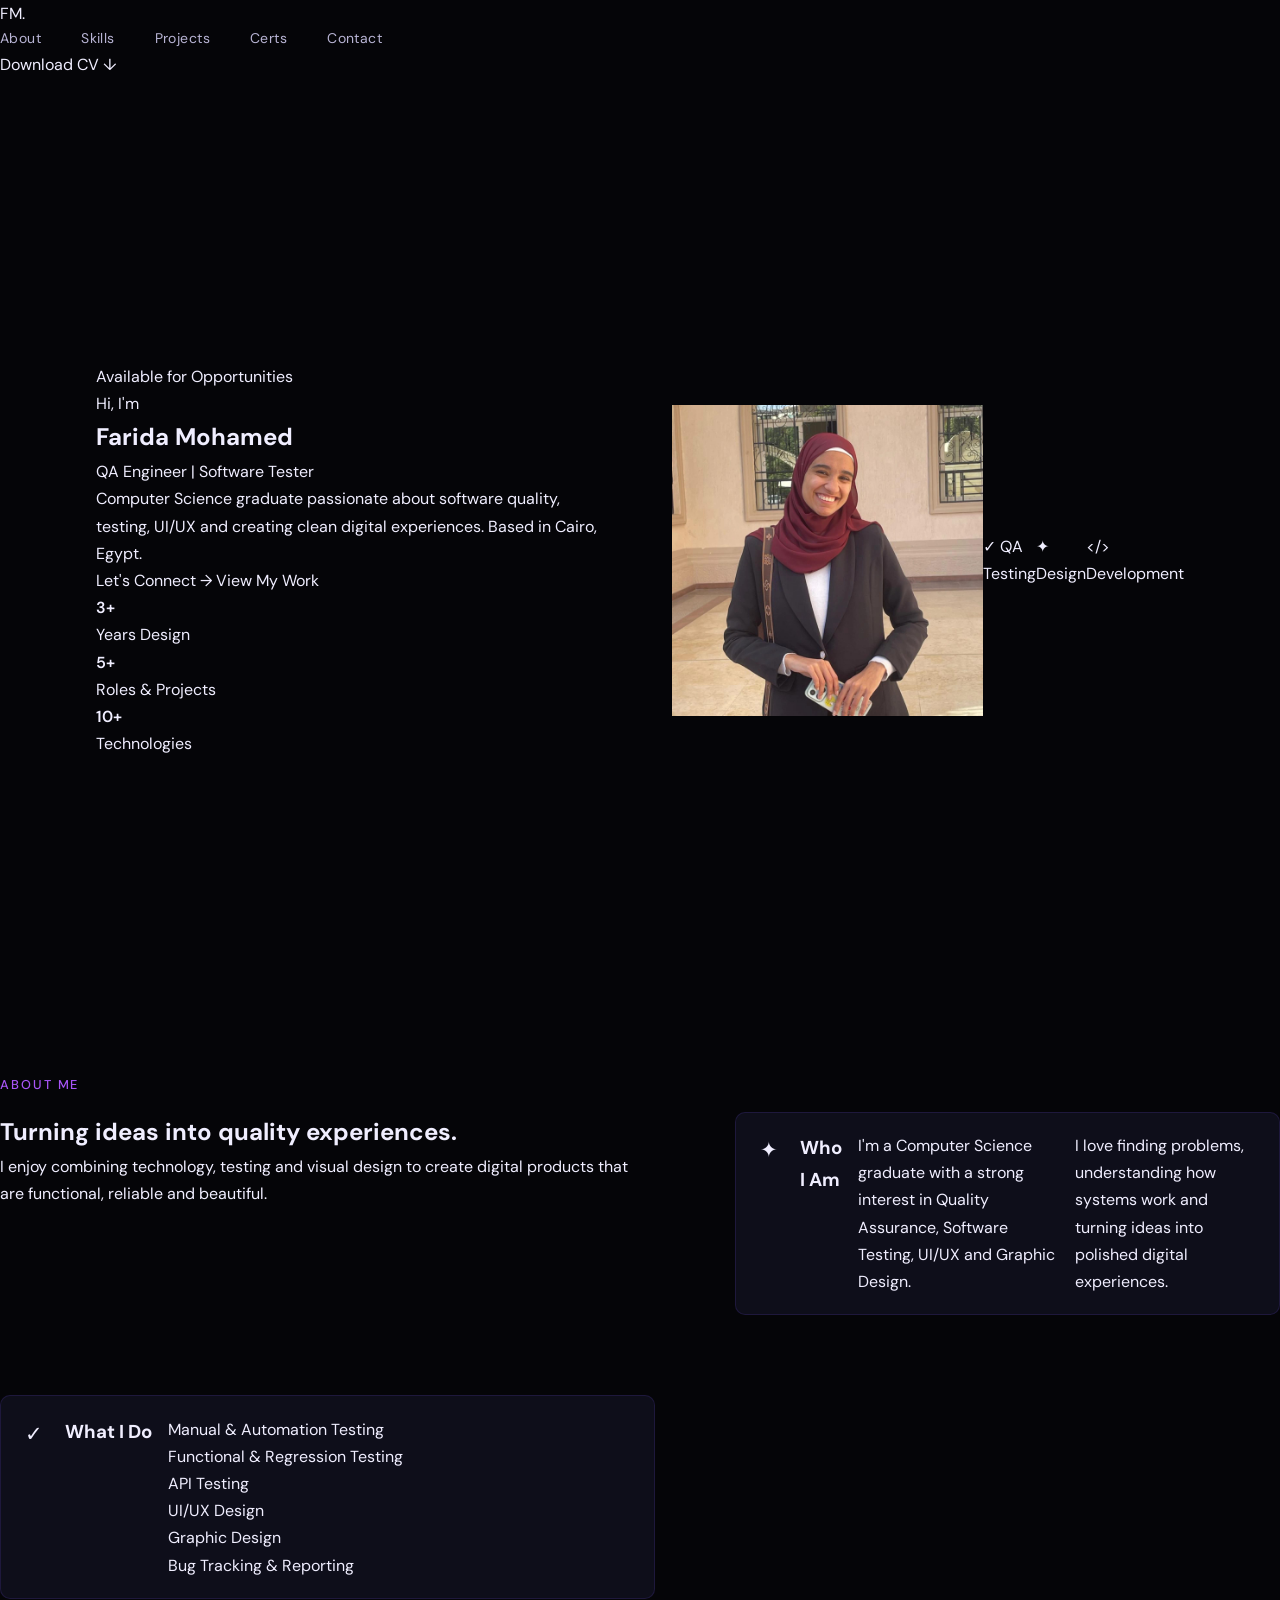
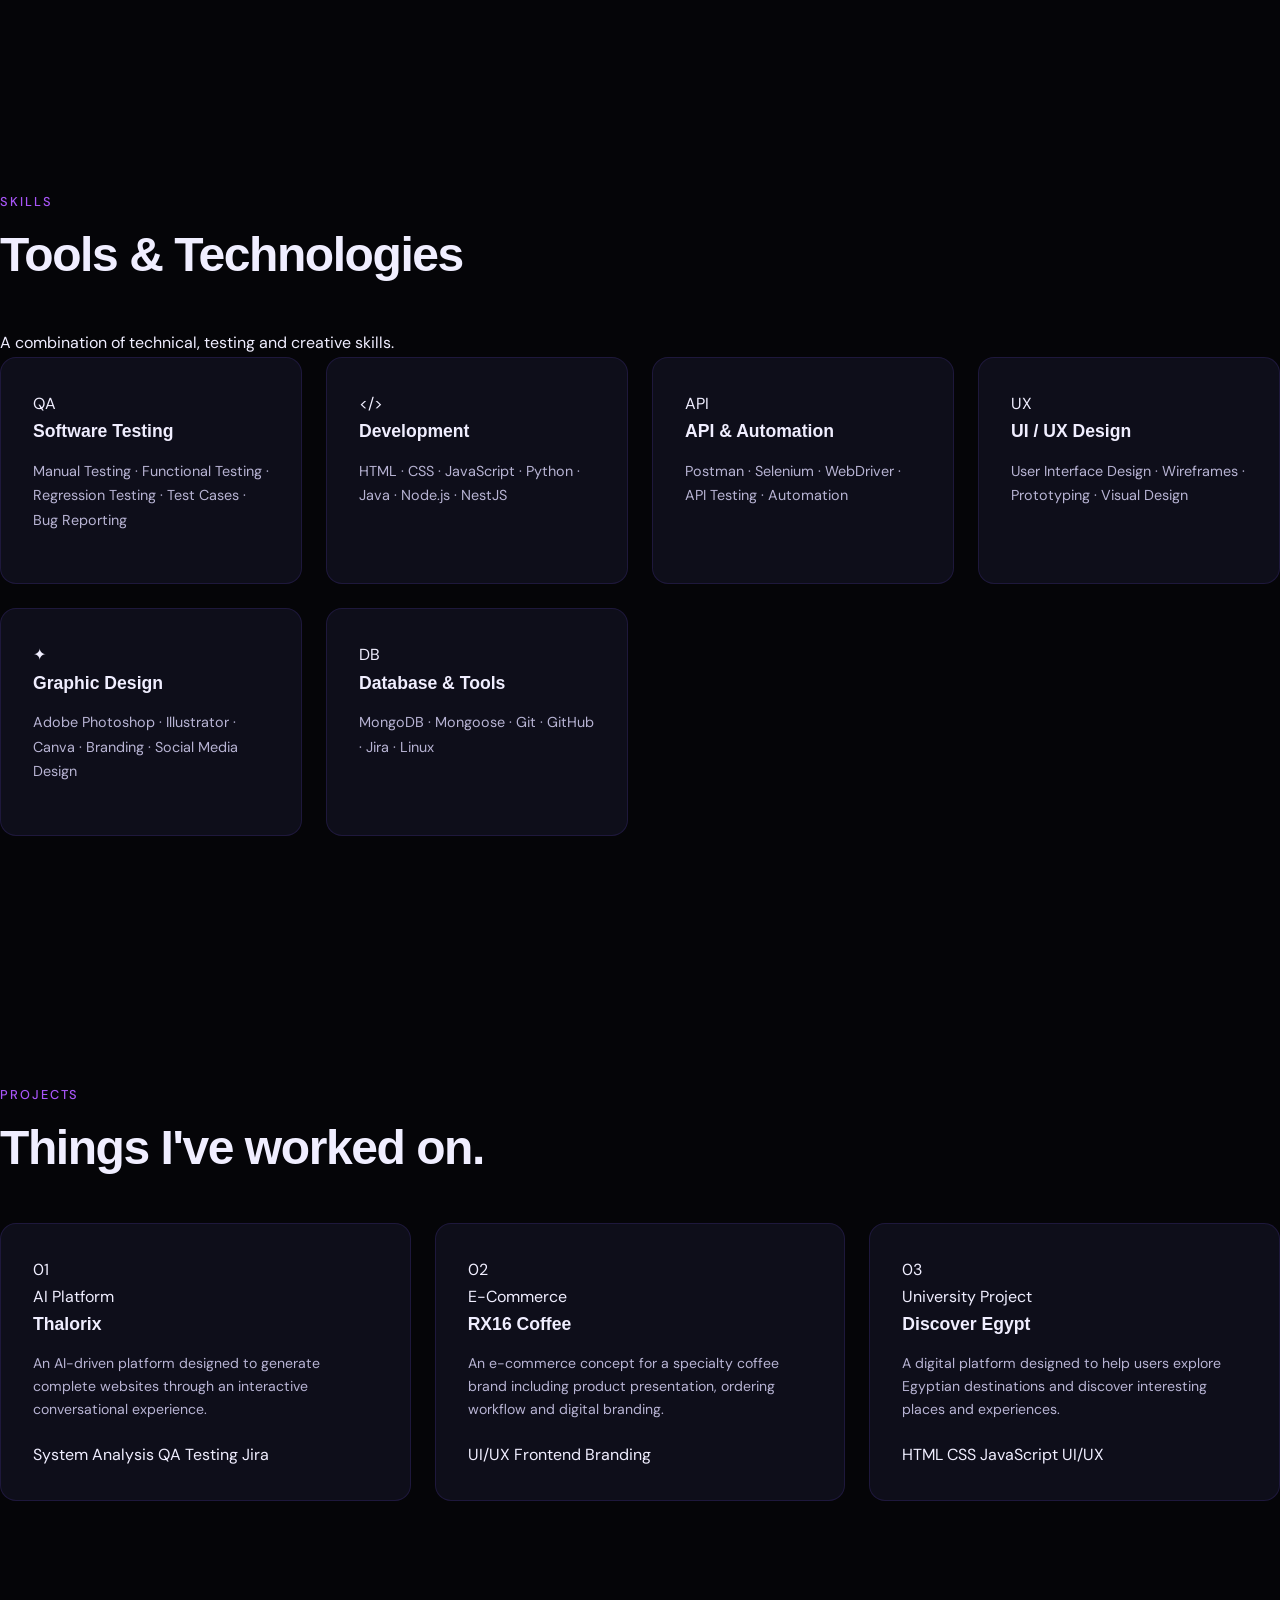
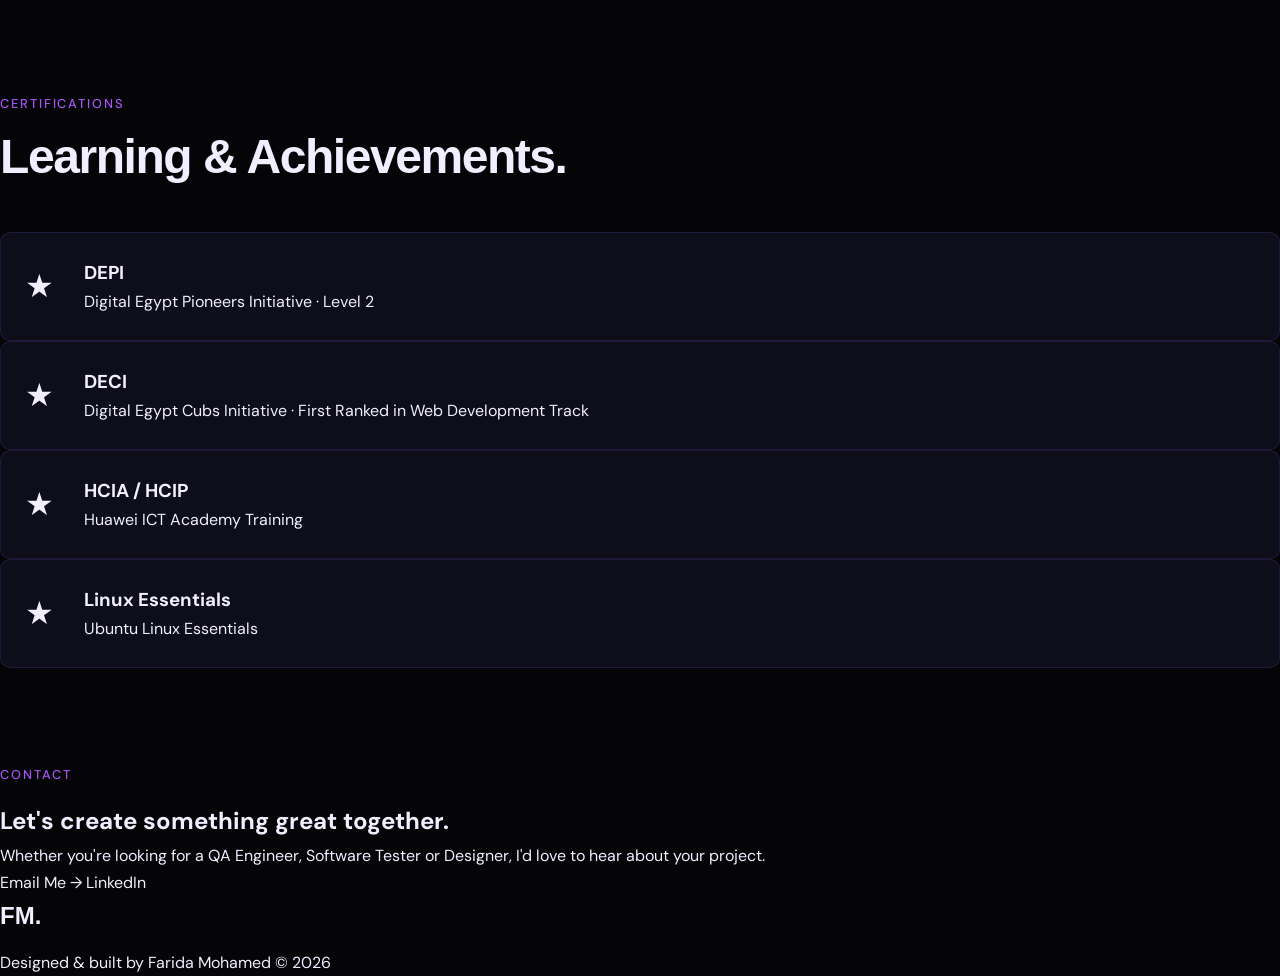
==== commit 5fef6cee: "Update print statement from 'Hello' to 'Goodbye'" ====
--- a/index.html
+++ b/index.html
@@ -1,407 +1,544 @@
 <!DOCTYPE html>
 <html lang="en">
 <head>
-  <meta charset="UTF-8" />
-  <meta name="viewport" content="width=device-width, initial-scale=1.0" />
-  <title>Farida Mohamed — Portfolio</title>
-  <link rel="stylesheet" href="style.css" />
-  <link href="https://fonts.googleapis.com/css2?family=Syne:wght@400;600;700;800&family=DM+Sans:ital,wght@0,300;0,400;0,500;1,300&display=swap" rel="stylesheet" />
+    <meta charset="UTF-8">
+    <meta name="viewport" content="width=device-width, initial-scale=1.0">
+
+    <title>Farida Mohamed | QA Engineer & Designer</title>
+
+    <meta name="description"
+          content="Farida Mohamed - QA Engineer, Software Tester and Graphic Designer">
+
+    <link rel="preconnect" href="https://fonts.googleapis.com">
+    <link rel="preconnect" href="https://fonts.gstatic.com" crossorigin>
+
+    <link href="https://fonts.googleapis.com/css2?family=DM+Sans:wght@400;500;600;700&family=Plus+Jakarta+Sans:wght@500;600;700;800&display=swap"
+          rel="stylesheet">
+
+    <link rel="stylesheet" href="style.css">
 </head>
+
 <body>
 
-  <!-- CURSOR -->
-  <div class="cursor" id="cursor"></div>
-  <div class="cursor-follower" id="cursor-follower"></div>
-
-  <!-- NAV -->
-  <nav class="nav" id="navbar">
-    <div class="nav-logo">FM<span class="dot">.</span></div>
-    <ul class="nav-links">
-      <li><a href="#about">About</a></li>
-      <li><a href="#skills">Skills</a></li>
-      <li><a href="#projects">Projects</a></li>
-      <li><a href="#certifications">Certs</a></li>
-      <li><a href="#contact">Contact</a></li>
-    </ul>
-    <button class="nav-cta" onclick="downloadCV()">Download CV</button>
-    <button class="hamburger" id="hamburger" aria-label="menu">
-      <span></span><span></span><span></span>
-    </button>
-  </nav>
-
-  <!-- MOBILE MENU -->
-  <div class="mobile-menu" id="mobileMenu">
-    <ul>
-      <li><a href="#about" class="mob-link">About</a></li>
-      <li><a href="#skills" class="mob-link">Skills</a></li>
-      <li><a href="#projects" class="mob-link">Projects</a></li>
-      <li><a href="#certifications" class="mob-link">Certs</a></li>
-      <li><a href="#contact" class="mob-link">Contact</a></li>
-    </ul>
-  </div>
-
-  <!-- HERO -->
-  <section class="hero" id="home">
-    <div class="hero-bg">
-      <div class="orb orb-1"></div>
-      <div class="orb orb-2"></div>
-      <div class="orb orb-3"></div>
-      <div class="grid-overlay"></div>
-    </div>
+<!-- ================= NAVBAR ================= -->
+
+<header class="navbar">
+
+    <a href="#home" class="logo">
+        FM<span>.</span>
+    </a>
+
+    <nav class="nav-links">
+        <a href="#about">About</a>
+        <a href="#skills">Skills</a>
+        <a href="#projects">Projects</a>
+        <a href="#certs">Certs</a>
+        <a href="#contact">Contact</a>
+    </nav>
+
+    <a href="Farida Mohamed CV.pdf" class="cv-btn" target="_blank">
+        Download CV
+        <span>↓</span>
+    </a>
+
+</header>
+
+
+<!-- ================= HERO ================= -->
+
+<main>
+
+<section id="home" class="hero">
+
     <div class="hero-content">
-      <div class="hero-badge reveal">
-        <span class="badge-dot"></span> Available for Opportunities
-      </div>
-      <h1 class="hero-title reveal">
-        <span class="line">Farida</span>
-        <span class="line gradient-text">Mohamed</span>
-      </h1>
-      <div class="hero-roles reveal">
-        <span id="role-display">Software Tester</span>
-        <span class="cursor-blink">|</span>
-      </div>
-      <p class="hero-desc reveal">
-        Computer Science student crafting quality software experiences — from breaking bugs to building stunning visuals. Cairo, Egypt.
-      </p>
-      <div class="hero-actions reveal">
-        <a href="#contact" class="btn-primary">Let's Connect</a>
-        <a href="#projects" class="btn-ghost">View Work</a>
-      </div>
-      <div class="hero-stats reveal">
-        <div class="stat"><span class="stat-num">3+</span><span class="stat-label">Years Design</span></div>
-        <div class="stat-divider"></div>
-        <div class="stat"><span class="stat-num">5+</span><span class="stat-label">Roles Held</span></div>
-        <div class="stat-divider"></div>
-        <div class="stat"><span class="stat-num">3</span><span class="stat-label">Languages</span></div>
-      </div>
-    </div>
-    <div class="hero-visual reveal">
-      <div class="avatar-ring">
-        <div class="avatar-inner">
-          <div class="avatar-initials">FM</div>
-        </div>
-        <svg class="ring-svg" viewBox="0 0 300 300">
-          <circle cx="150" cy="150" r="140" fill="none" stroke="url(#ringGrad)" stroke-width="1.5" stroke-dasharray="6 4" />
-          <defs>
-            <linearGradient id="ringGrad" x1="0%" y1="0%" x2="100%" y2="100%">
-              <stop offset="0%" stop-color="#7c3aed"/>
-              <stop offset="100%" stop-color="#3b82f6"/>
-            </linearGradient>
-          </defs>
-        </svg>
-        <div class="float-badge fb-1">🧪 QA</div>
-        <div class="float-badge fb-2">🎨 Design</div>
-        <div class="float-badge fb-3">⚙️ Dev</div>
-      </div>
-    </div>
-    <div class="scroll-hint">
-      <div class="scroll-line"></div>
-      <span>scroll</span>
-    </div>
-  </section>
-
-  <!-- ABOUT -->
-  <section class="section" id="about">
-    <div class="container">
-      <div class="section-label reveal">/ About Me</div>
-      <div class="about-grid">
-        <div class="about-text reveal">
-          <h2 class="section-title">Bridging <span class="gradient-text">Quality</span> &amp; Creativity</h2>
-          <p>I'm a Computer Science student at CHI, New Cairo, passionate about two worlds that rarely meet: <strong>software testing</strong> and <strong>graphic design</strong>. I find bugs that others miss and create visuals that people remember.</p>
-          <p>With experience in GDG communities and startup environments, I've led creative teams, managed non-technical operations, and delivered quality digital products under real-world pressure.</p>
-          <p>Currently completing my Bachelor's (expected June 2026) with a focus on bringing both precision and artistry to every project I touch.</p>
-          <div class="about-langs">
-            <span class="lang-chip">🇬🇧 English</span>
-            <span class="lang-chip">🇹🇷 Turkish</span>
-            <span class="lang-chip">🇰🇷 Korean</span>
-          </div>
-        </div>
-        <div class="about-cards reveal">
-          <div class="info-card">
-            <div class="card-icon">🎓</div>
+
+        <div class="availability">
+            <span class="status-dot"></span>
+            Available for Opportunities
+        </div>
+
+        <p class="hello">Hi, I'm</p>
+
+        <h1>
+            Farida
+            <span>Mohamed</span>
+        </h1>
+
+        <div class="role">
+            QA Engineer <span>|</span> Software Tester
+        </div>
+
+        <p class="hero-description">
+            Computer Science graduate passionate about software quality,
+            testing, UI/UX and creating clean digital experiences.
+            Based in Cairo, Egypt.
+        </p>
+
+        <div class="hero-buttons">
+
+            <a href="#contact" class="primary-btn">
+                Let's Connect
+                <span>→</span>
+            </a>
+
+            <a href="#projects" class="secondary-btn">
+                View My Work
+            </a>
+
+        </div>
+
+        <div class="stats">
+
+            <div class="stat">
+                <strong>3+</strong>
+                <span>Years Design</span>
+            </div>
+
+            <div class="stat">
+                <strong>5+</strong>
+                <span>Roles & Projects</span>
+            </div>
+
+            <div class="stat">
+                <strong>10+</strong>
+                <span>Technologies</span>
+            </div>
+
+        </div>
+
+    </div>
+
+
+    <!-- PROFILE -->
+
+    <div class="hero-visual">
+
+        <div class="glow"></div>
+
+        <div class="orbit orbit-one"></div>
+        <div class="orbit orbit-two"></div>
+
+        <div class="profile-wrapper">
+
+            <div class="profile-ring">
+
+                <img
+                    src="Farida Mohamed.jpeg"
+                    alt="Farida Mohamed"
+                    class="profile-image"
+                >
+
+            </div>
+
+        </div>
+
+
+        <div class="floating-card card-qa">
+            <span>✓</span>
+            QA Testing
+        </div>
+
+        <div class="floating-card card-design">
+            <span>✦</span>
+            Design
+        </div>
+
+        <div class="floating-card card-dev">
+            <span>&lt;/&gt;</span>
+            Development
+        </div>
+
+    </div>
+
+</section>
+
+
+<!-- ================= ABOUT ================= -->
+
+<section id="about" class="section about-section">
+
+    <div class="section-label">
+        <span></span>
+        About Me
+    </div>
+
+    <div class="about-grid">
+
+        <div class="about-title">
+
+            <h2>
+                Turning ideas into
+                <span>quality experiences.</span>
+            </h2>
+
+            <p>
+                I enjoy combining technology, testing and visual design
+                to create digital products that are functional,
+                reliable and beautiful.
+            </p>
+
+        </div>
+
+
+        <div class="info-card">
+
+            <div class="card-icon">✦</div>
+
+            <h3>Who I Am</h3>
+
+            <p>
+                I'm a Computer Science graduate with a strong interest
+                in Quality Assurance, Software Testing, UI/UX and
+                Graphic Design.
+            </p>
+
+            <p>
+                I love finding problems, understanding how systems work
+                and turning ideas into polished digital experiences.
+            </p>
+
+        </div>
+
+
+        <div class="info-card">
+
+            <div class="card-icon">✓</div>
+
+            <h3>What I Do</h3>
+
+            <ul>
+                <li>Manual & Automation Testing</li>
+                <li>Functional & Regression Testing</li>
+                <li>API Testing</li>
+                <li>UI/UX Design</li>
+                <li>Graphic Design</li>
+                <li>Bug Tracking & Reporting</li>
+            </ul>
+
+        </div>
+
+    </div>
+
+</section>
+
+
+<!-- ================= SKILLS ================= -->
+
+<section id="skills" class="section skills-section">
+
+    <div class="section-label">
+        <span></span>
+        Skills
+    </div>
+
+    <h2 class="section-title">
+        Tools & <span>Technologies</span>
+    </h2>
+
+    <p class="section-subtitle">
+        A combination of technical, testing and creative skills.
+    </p>
+
+
+    <div class="skills-grid">
+
+        <div class="skill-card">
+            <div class="skill-icon">QA</div>
+            <h3>Software Testing</h3>
+            <p>
+                Manual Testing · Functional Testing · Regression Testing
+                · Test Cases · Bug Reporting
+            </p>
+        </div>
+
+
+        <div class="skill-card">
+            <div class="skill-icon">&lt;/&gt;</div>
+            <h3>Development</h3>
+            <p>
+                HTML · CSS · JavaScript · Python · Java · Node.js · NestJS
+            </p>
+        </div>
+
+
+        <div class="skill-card">
+            <div class="skill-icon">API</div>
+            <h3>API & Automation</h3>
+            <p>
+                Postman · Selenium · WebDriver · API Testing · Automation
+            </p>
+        </div>
+
+
+        <div class="skill-card">
+            <div class="skill-icon">UX</div>
+            <h3>UI / UX Design</h3>
+            <p>
+                User Interface Design · Wireframes · Prototyping ·
+                Visual Design
+            </p>
+        </div>
+
+
+        <div class="skill-card">
+            <div class="skill-icon">✦</div>
+            <h3>Graphic Design</h3>
+            <p>
+                Adobe Photoshop · Illustrator · Canva · Branding ·
+                Social Media Design
+            </p>
+        </div>
+
+
+        <div class="skill-card">
+            <div class="skill-icon">DB</div>
+            <h3>Database & Tools</h3>
+            <p>
+                MongoDB · Mongoose · Git · GitHub · Jira · Linux
+            </p>
+        </div>
+
+    </div>
+
+</section>
+
+
+<!-- ================= PROJECTS ================= -->
+
+<section id="projects" class="section projects-section">
+
+    <div class="section-label">
+        <span></span>
+        Projects
+    </div>
+
+    <h2 class="section-title">
+        Things I've <span>worked on.</span>
+    </h2>
+
+
+    <div class="projects-grid">
+
+        <article class="project-card">
+
+            <div class="project-number">01</div>
+
+            <div class="project-content">
+
+                <span class="project-type">
+                    AI Platform
+                </span>
+
+                <h3>Thalorix</h3>
+
+                <p>
+                    An AI-driven platform designed to generate complete
+                    websites through an interactive conversational
+                    experience.
+                </p>
+
+                <div class="project-tags">
+                    <span>System Analysis</span>
+                    <span>QA</span>
+                    <span>Testing</span>
+                    <span>Jira</span>
+                </div>
+
+            </div>
+
+        </article>
+
+
+        <article class="project-card">
+
+            <div class="project-number">02</div>
+
+            <div class="project-content">
+
+                <span class="project-type">
+                    E-Commerce
+                </span>
+
+                <h3>RX16 Coffee</h3>
+
+                <p>
+                    An e-commerce concept for a specialty coffee brand
+                    including product presentation, ordering workflow
+                    and digital branding.
+                </p>
+
+                <div class="project-tags">
+                    <span>UI/UX</span>
+                    <span>Frontend</span>
+                    <span>Branding</span>
+                </div>
+
+            </div>
+
+        </article>
+
+
+        <article class="project-card">
+
+            <div class="project-number">03</div>
+
+            <div class="project-content">
+
+                <span class="project-type">
+                    University Project
+                </span>
+
+                <h3>Discover Egypt</h3>
+
+                <p>
+                    A digital platform designed to help users explore
+                    Egyptian destinations and discover interesting
+                    places and experiences.
+                </p>
+
+                <div class="project-tags">
+                    <span>HTML</span>
+                    <span>CSS</span>
+                    <span>JavaScript</span>
+                    <span>UI/UX</span>
+                </div>
+
+            </div>
+
+        </article>
+
+    </div>
+
+</section>
+
+
+<!-- ================= CERTIFICATES ================= -->
+
+<section id="certs" class="section cert-section">
+
+    <div class="section-label">
+        <span></span>
+        Certifications
+    </div>
+
+    <h2 class="section-title">
+        Learning & <span>Achievements.</span>
+    </h2>
+
+
+    <div class="cert-grid">
+
+        <div class="cert-card">
+            <div class="cert-icon">★</div>
+
             <div>
-              <div class="card-title">B.Sc. Computer Science</div>
-              <div class="card-sub">CHI · New Cairo · GPA 3.0 · 2026</div>
-            </div>
-          </div>
-          <div class="info-card">
-            <div class="card-icon">📍</div>
+                <h3>DEPI</h3>
+                <p>Digital Egypt Pioneers Initiative · Level 2</p>
+            </div>
+        </div>
+
+
+        <div class="cert-card">
+            <div class="cert-icon">★</div>
+
             <div>
-              <div class="card-title">New Cairo, Egypt</div>
-              <div class="card-sub">Open to Remote &amp; Hybrid</div>
-            </div>
-          </div>
-          <div class="info-card">
-            <div class="card-icon">💼</div>
+                <h3>DECI</h3>
+                <p>
+                    Digital Egypt Cubs Initiative ·
+                    First Ranked in Web Development Track
+                </p>
+            </div>
+        </div>
+
+
+        <div class="cert-card">
+            <div class="cert-icon">★</div>
+
             <div>
-              <div class="card-title">5+ Experiences</div>
-              <div class="card-sub">Startups · GDG · Freelance · DEPI</div>
-            </div>
-          </div>
-          <div class="info-card">
-            <div class="card-icon">🌐</div>
+                <h3>HCIA / HCIP</h3>
+                <p>Huawei ICT Academy Training</p>
+            </div>
+        </div>
+
+
+        <div class="cert-card">
+            <div class="cert-icon">★</div>
+
             <div>
-              <div class="card-title">Google Developer Groups</div>
-              <div class="card-sub">Member · AOU Campus · 2024–Now</div>
-            </div>
-          </div>
-        </div>
-      </div>
-    </div>
-  </section>
-
-  <!-- SKILLS -->
-  <section class="section section-alt" id="skills">
-    <div class="container">
-      <div class="section-label reveal">/ Skills</div>
-      <h2 class="section-title reveal">What I <span class="gradient-text">Do Best</span></h2>
-      <div class="skills-grid">
-
-        <div class="skill-card reveal" data-delay="0">
-          <div class="skill-card-icon">🧪</div>
-          <h3>Software Testing</h3>
-          <p>Manual &amp; automated testing, test case design, bug reporting, and QA documentation. Experienced in verifying functionality, performance, and usability.</p>
-          <div class="skill-tags">
-            <span>Manual Testing</span><span>Automated Testing</span><span>Test Cases</span><span>Bug Tracking</span>
-          </div>
-        </div>
-
-        <div class="skill-card reveal" data-delay="100">
-          <div class="skill-card-icon">🎨</div>
-          <h3>Graphic Design</h3>
-          <p>3+ years of freelance and professional design work. Specializes in social media design, brand visuals, and user-centered creative direction.</p>
-          <div class="skill-tags">
-            <span>Social Media</span><span>Brand Design</span><span>UI/UX</span><span>Canva / Adobe</span>
-          </div>
-        </div>
-
-        <div class="skill-card reveal" data-delay="200">
-          <div class="skill-card-icon">💻</div>
-          <h3>Software Development</h3>
-          <p>Computer Science background with coursework in software development. Completed the Digital Egypt Pioneers Initiative software track.</p>
-          <div class="skill-tags">
-            <span>Programming</span><span>SDLC</span><span>Problem Solving</span><span>CS Fundamentals</span>
-          </div>
-        </div>
-
-        <div class="skill-card reveal" data-delay="300">
-          <div class="skill-card-icon">🎯</div>
-          <h3>Leadership &amp; Events</h3>
-          <p>Led creative teams as Head of Design and Non-Technical Lead. Organized and coordinated GDG events, managing teams and cross-functional projects.</p>
-          <div class="skill-tags">
-            <span>Team Lead</span><span>Event Org.</span><span>Project Mgmt</span><span>Communication</span>
-          </div>
-        </div>
-
-      </div>
-
-      <div class="proficiency-row reveal">
-        <div class="prof-item">
-          <div class="prof-label"><span>Software Testing</span><span>85%</span></div>
-          <div class="prof-bar"><div class="prof-fill" data-width="85"></div></div>
-        </div>
-        <div class="prof-item">
-          <div class="prof-label"><span>Graphic Design</span><span>90%</span></div>
-          <div class="prof-bar"><div class="prof-fill" data-width="90"></div></div>
-        </div>
-        <div class="prof-item">
-          <div class="prof-label"><span>Social Media Design</span><span>88%</span></div>
-          <div class="prof-bar"><div class="prof-fill" data-width="88"></div></div>
-        </div>
-        <div class="prof-item">
-          <div class="prof-label"><span>Software Development</span><span>70%</span></div>
-          <div class="prof-bar"><div class="prof-fill" data-width="70"></div></div>
-        </div>
-        <div class="prof-item">
-          <div class="prof-label"><span>Leadership &amp; Soft Skills</span><span>92%</span></div>
-          <div class="prof-bar"><div class="prof-fill" data-width="92"></div></div>
-        </div>
-      </div>
-
-    </div>
-  </section>
-
-  <!-- PROJECTS / EXPERIENCE -->
-  <section class="section" id="projects">
-    <div class="container">
-      <div class="section-label reveal">/ Projects &amp; Experience</div>
-      <h2 class="section-title reveal">Real <span class="gradient-text">Impact</span>, Real Work</h2>
-      <div class="projects-grid">
-
-        <div class="project-card reveal featured">
-          <div class="project-tag">QA · 2024–2025</div>
-          <h3>DEPI Software Testing</h3>
-          <p>Tested software applications end-to-end for the Digital Egypt Pioneers Initiative — conducting manual and automated tests, documenting bugs, and working directly with developers to improve quality.</p>
-          <div class="project-tech"><span>Manual Testing</span><span>Automated Testing</span><span>Bug Reports</span><span>QA Docs</span></div>
-          <div class="project-org">Digital Egypt Pioneers Initiative · Cairo</div>
-        </div>
-
-        <div class="project-card reveal">
-          <div class="project-tag">Design Lead · 2024–2025</div>
-          <h3>Daleel Startup — Head of Design</h3>
-          <p>Led the entire graphic design operation for Daleel startup remotely. Defined visual identity, created assets, and managed the design pipeline for the team.</p>
-          <div class="project-tech"><span>Brand Identity</span><span>Team Lead</span><span>Visual Design</span></div>
-          <div class="project-org">Daleel Startup · Remote</div>
-        </div>
-
-        <div class="project-card reveal">
-          <div class="project-tag">Leadership · 2024–2025</div>
-          <h3>GDG CHI — Non-Technical Lead</h3>
-          <p>Managed all non-technical cores of Google Developer Groups on Campus CHI, coordinating events, teams, and operational workflows for the community.</p>
-          <div class="project-tech"><span>Event Org.</span><span>Team Mgmt</span><span>Community</span></div>
-          <div class="project-org">GDG On Campus CHI · New Cairo</div>
-        </div>
-
-        <div class="project-card reveal">
-          <div class="project-tag">Design + Tech · 2024–Now</div>
-          <h3>GDG AOU — Design &amp; Tech Member</h3>
-          <p>Dual-role member contributing to both the creative and technical sides of the GDG community at Arab Open University campus.</p>
-          <div class="project-tech"><span>Graphic Design</span><span>Tech Contrib.</span><span>GDG</span></div>
-          <div class="project-org">GDG On Campus AOU · Remote</div>
-        </div>
-
-        <div class="project-card reveal">
-          <div class="project-tag">Freelance · 2022–Now</div>
-          <h3>Freelance Graphic Designer</h3>
-          <p>3+ years of independent graphic design work for various clients — social media content, brand visuals, and digital assets delivered consistently and professionally.</p>
-          <div class="project-tech"><span>Social Media</span><span>Branding</span><span>Digital Assets</span></div>
-          <div class="project-org">Self-Employed · Remote</div>
-        </div>
-
-      </div>
-    </div>
-  </section>
-
-  <!-- CERTIFICATIONS -->
-  <section class="section section-alt" id="certifications">
-    <div class="container">
-      <div class="section-label reveal">/ Certifications</div>
-      <h2 class="section-title reveal">Credentials &amp; <span class="gradient-text">Achievements</span></h2>
-      <div class="certs-grid">
-
-        <div class="cert-card reveal">
-          <div class="cert-icon">🏅</div>
-          <div class="cert-body">
-            <div class="cert-title">English Diploma</div>
-            <div class="cert-issuer">American Board Certified</div>
-            <div class="cert-year">2025</div>
-          </div>
-        </div>
-
-        <div class="cert-card reveal">
-          <div class="cert-icon">💻</div>
-          <div class="cert-body">
-            <div class="cert-title">ICDL Certification</div>
-            <div class="cert-issuer">American Board Certified</div>
-            <div class="cert-year">2025</div>
-          </div>
-        </div>
-
-        <div class="cert-card reveal">
-          <div class="cert-icon">🌟</div>
-          <div class="cert-body">
-            <div class="cert-title">Soft Skills &amp; Personal Development Diploma</div>
-            <div class="cert-issuer">American Board Certified</div>
-            <div class="cert-year">2025</div>
-          </div>
-        </div>
-
-        <div class="cert-card reveal">
-          <div class="cert-icon">🚀</div>
-          <div class="cert-body">
-            <div class="cert-title">Software Development Track</div>
-            <div class="cert-issuer">Digital Egypt Pioneers Initiative</div>
-            <div class="cert-year">2026</div>
-          </div>
-        </div>
-
-        <div class="cert-card reveal">
-          <div class="cert-icon">🔍</div>
-          <div class="cert-body">
-            <div class="cert-title">Software Testing Program</div>
-            <div class="cert-issuer">DEPI — Digital Egypt Pioneers Initiative</div>
-            <div class="cert-year">2024–2025</div>
-          </div>
-        </div>
-
-        <div class="cert-card reveal">
-          <div class="cert-icon">🌐</div>
-          <div class="cert-body">
-            <div class="cert-title">GDG Member Certificate</div>
-            <div class="cert-issuer">Google Developer Groups · AOU Campus</div>
-            <div class="cert-year">2024–Now</div>
-          </div>
-        </div>
-
-      </div>
-    </div>
-  </section>
-
-  <!-- CONTACT -->
-  <section class="section" id="contact">
-    <div class="container">
-      <div class="section-label reveal">/ Contact</div>
-      <h2 class="section-title reveal">Let's <span class="gradient-text">Work Together</span></h2>
-      <p class="contact-intro reveal">Whether it's a QA role, design collaboration, or just a conversation — I'm always open to new opportunities.</p>
-
-      <div class="contact-layout">
-        <div class="contact-info reveal">
-          <a href="mailto:faridamosalah@gmail.com" class="contact-item">
-            <div class="ci-icon">✉️</div>
-            <div>
-              <div class="ci-label">Email</div>
-              <div class="ci-val">faridamosalah@gmail.com</div>
-            </div>
-          </a>
-          <a href="tel:+201275720858" class="contact-item">
-            <div class="ci-icon">📞</div>
-            <div>
-              <div class="ci-label">Phone</div>
-              <div class="ci-val">+20 012 7572 0858</div>
-            </div>
-          </a>
-          <div class="contact-item">
-            <div class="ci-icon">📍</div>
-            <div>
-              <div class="ci-label">Location</div>
-              <div class="ci-val">New Cairo, Egypt</div>
-            </div>
-          </div>
-          <div class="contact-socials">
-            <a href="https://linkedin.com" target="_blank" class="social-btn">LinkedIn</a>
-            <button class="social-btn" onclick="downloadCV()">Download CV</button>
-          </div>
-        </div>
-
-        <form class="contact-form reveal" id="contactForm">
-          <div class="form-group">
-            <input type="text" id="name" placeholder="Your Name" required />
-          </div>
-          <div class="form-group">
-            <input type="email" id="email" placeholder="Your Email" required />
-          </div>
-          <div class="form-group">
-            <input type="text" id="subject" placeholder="Subject" />
-          </div>
-          <div class="form-group">
-            <textarea id="message" rows="5" placeholder="Your Message" required></textarea>
-          </div>
-          <button type="submit" class="btn-primary full-w">Send Message ✦</button>
-          <div class="form-success" id="formSuccess">Message sent! I'll be in touch soon ✨</div>
-        </form>
-      </div>
-    </div>
-  </section>
-
-  <!-- FOOTER -->
-  <footer class="footer">
-    <div class="footer-inner">
-      <div class="footer-logo">FM<span class="dot">.</span></div>
-      <p>Crafted with precision &amp; passion · Cairo 2025</p>
-      <p class="footer-copy">© 2025 Farida Mohamed. All rights reserved.</p>
-    </div>
-  </footer>
-
-  <script src="script.js"></script>
+                <h3>Linux Essentials</h3>
+                <p>Ubuntu Linux Essentials</p>
+            </div>
+        </div>
+
+    </div>
+
+</section>
+
+
+<!-- ================= CONTACT ================= -->
+
+<section id="contact" class="contact-section">
+
+    <div class="contact-content">
+
+        <div class="section-label">
+            <span></span>
+            Contact
+        </div>
+
+        <h2>
+            Let's create something
+            <span>great together.</span>
+        </h2>
+
+        <p>
+            Whether you're looking for a QA Engineer, Software Tester
+            or Designer, I'd love to hear about your project.
+        </p>
+
+        <div class="contact-buttons">
+
+            <a
+                href="mailto:your-email@gmail.com"
+                class="primary-btn"
+            >
+                Email Me
+                <span>→</span>
+            </a>
+
+            <a
+                href="https://www.linkedin.com/"
+                target="_blank"
+                class="secondary-btn"
+            >
+                LinkedIn
+            </a>
+
+        </div>
+
+    </div>
+
+</section>
+
+</main>
+
+
+<!-- ================= FOOTER ================= -->
+
+<footer>
+
+    <div class="footer-logo">
+        FM<span>.</span>
+    </div>
+
+    <p>
+        Designed & built by Farida Mohamed © 2026
+    </p>
+
+</footer>
+
+
+<script src="script.js"></script>
+
 </body>
 </html>
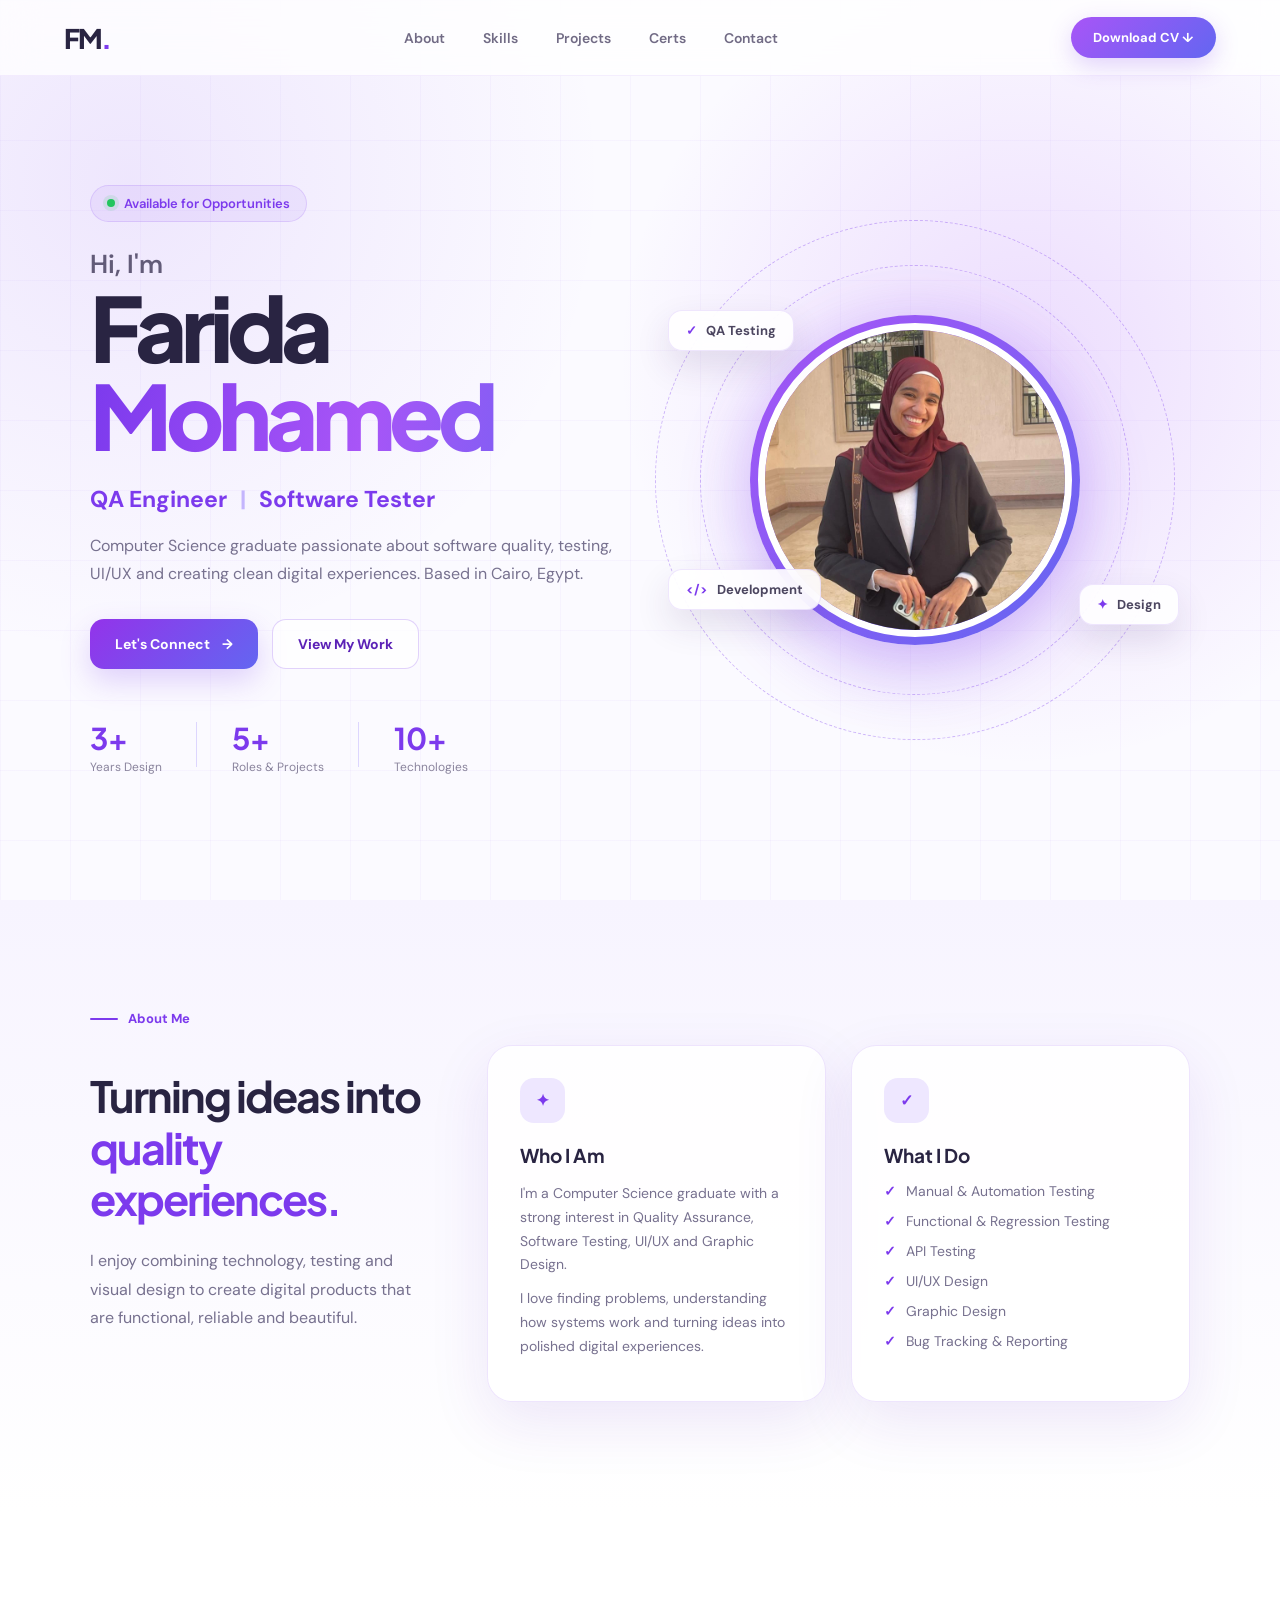
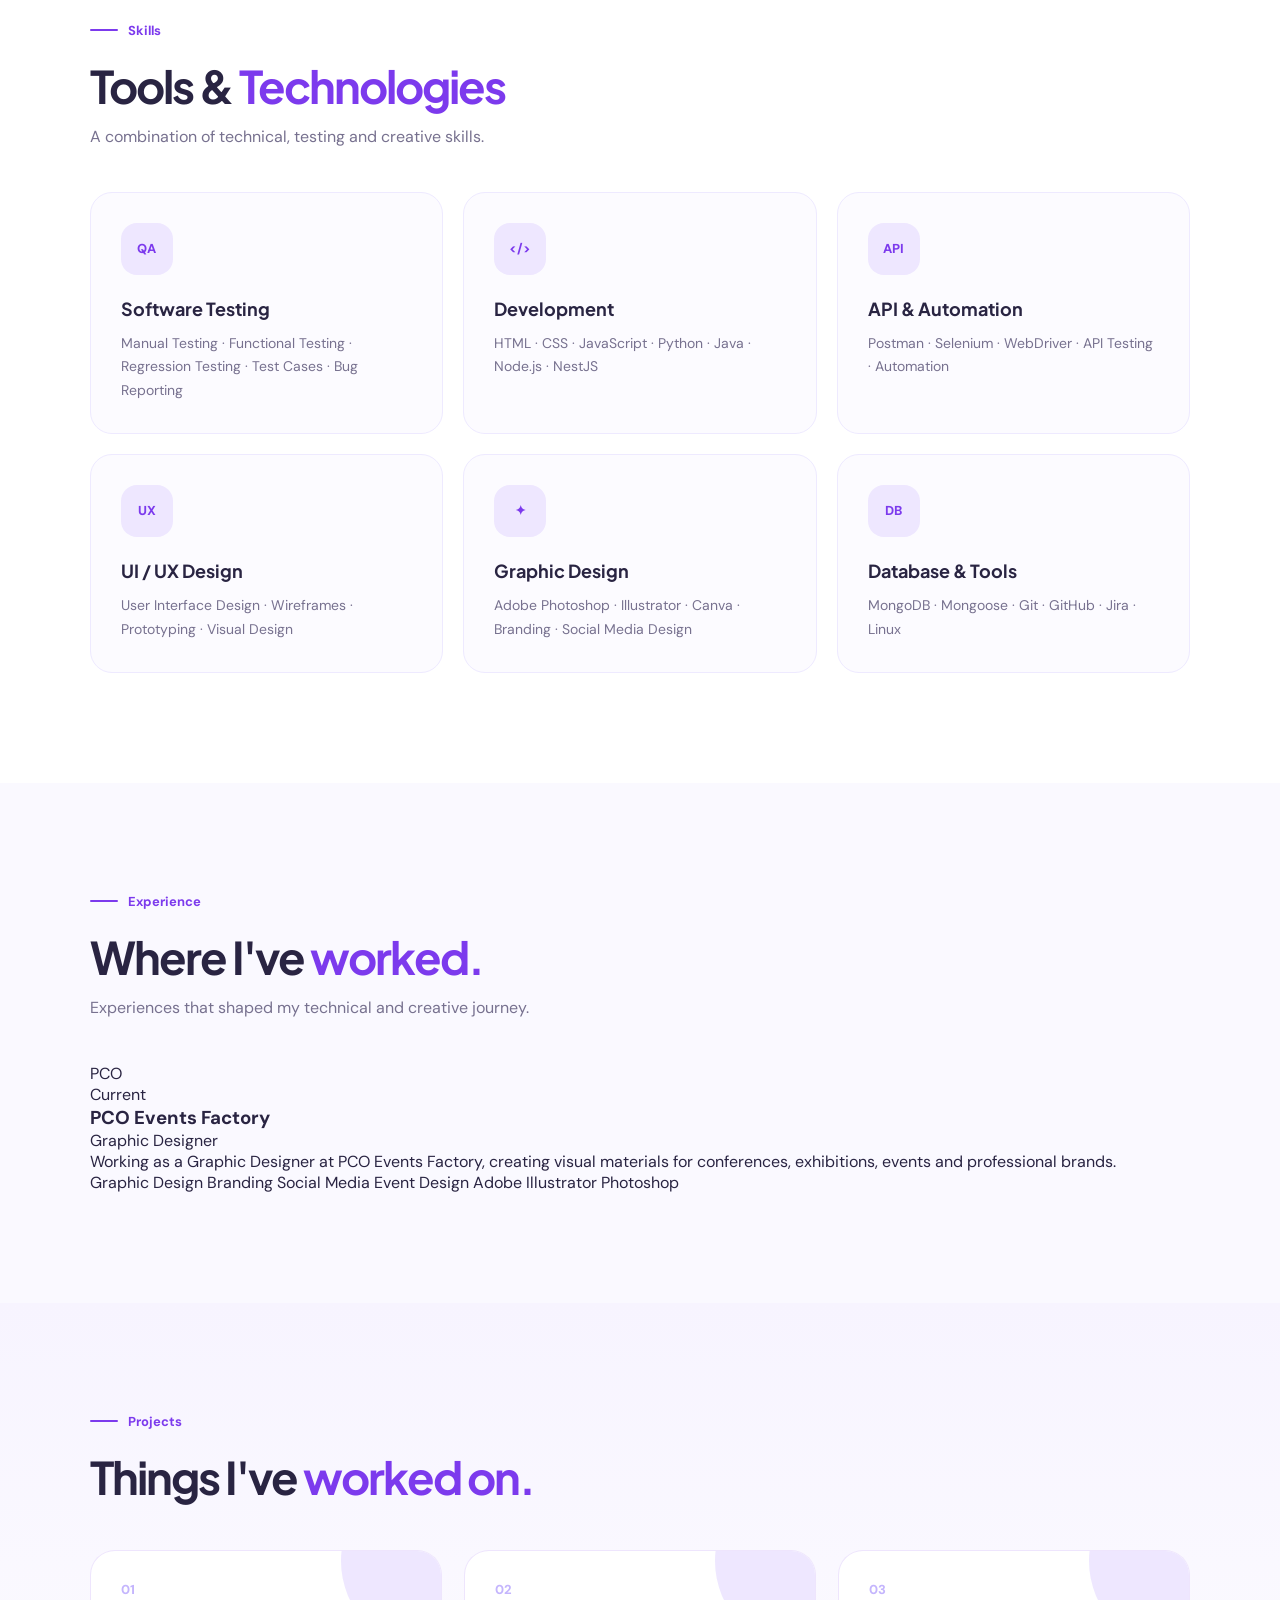
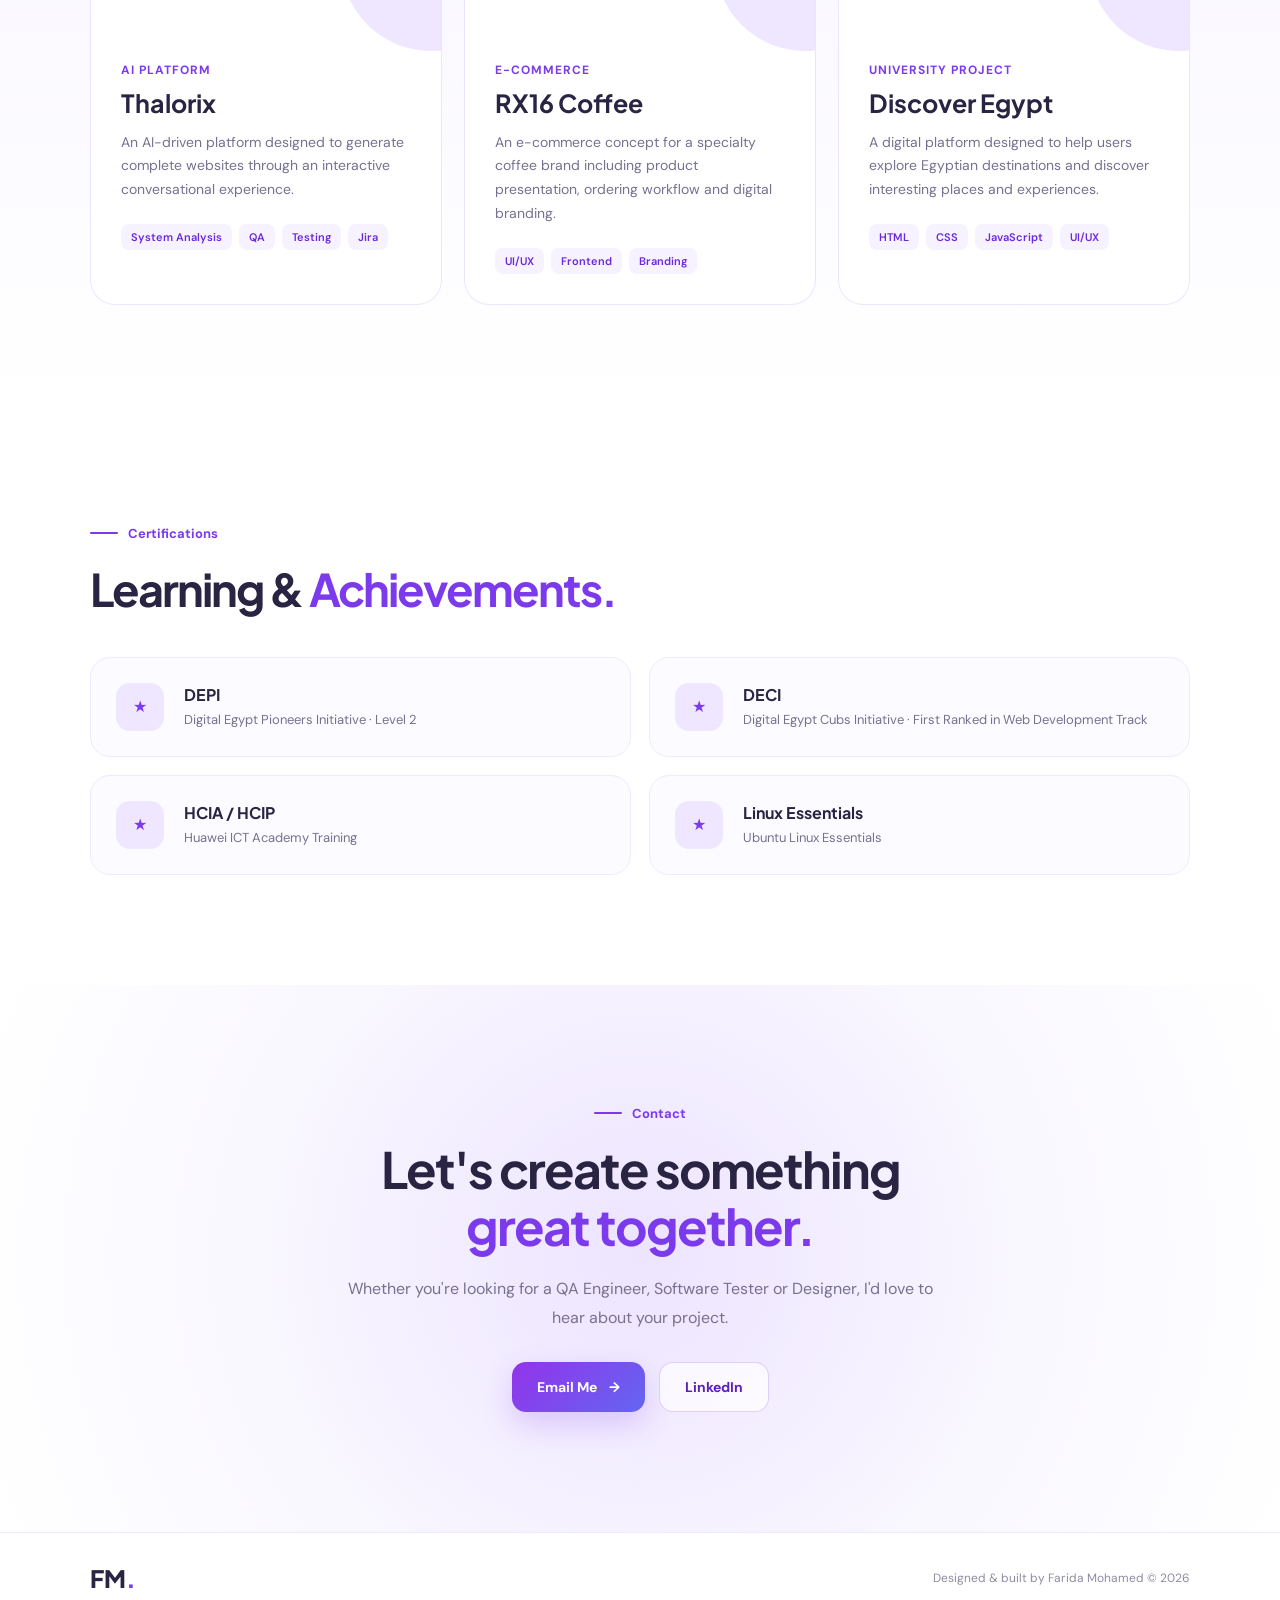
==== commit 60983e18: "Update index.html" ====
--- a/index.html
+++ b/index.html
@@ -81,9 +81,9 @@
                 <span>→</span>
             </a>
 
-            <a href="#projects" class="secondary-btn">
-                View My Work
-            </a>
+           <a href="#projects" class="secondary-btn">
+    View My Work
+</a>
 
         </div>
 
@@ -301,8 +301,78 @@
     </div>
 
 </section>
-
-
+    
+
+<!-- ================= EXPERIENCE ================= -->
+
+<section id="experience" class="section experience-section">
+
+    <div class="section-label">
+        <span></span>
+        Experience
+    </div>
+
+    <h2 class="section-title">
+        Where I've <span>worked.</span>
+    </h2>
+
+    <p class="section-subtitle">
+        Experiences that shaped my technical and creative journey.
+    </p>
+
+
+    <div class="experience-card">
+
+        <div class="experience-left">
+
+            <div class="experience-logo">
+                PCO
+            </div>
+
+            <div>
+
+                <span class="experience-status">
+                    Current
+                </span>
+
+                <h3>
+                    PCO Events Factory
+                </h3>
+
+                <p class="experience-role">
+                    Graphic Designer
+                </p>
+
+            </div>
+
+        </div>
+
+
+        <div class="experience-content">
+
+            <p>
+                Working as a Graphic Designer at PCO Events Factory,
+                creating visual materials for conferences, exhibitions,
+                events and professional brands.
+            </p>
+
+            <div class="experience-tags">
+
+                <span>Graphic Design</span>
+                <span>Branding</span>
+                <span>Social Media</span>
+                <span>Event Design</span>
+                <span>Adobe Illustrator</span>
+                <span>Photoshop</span>
+
+            </div>
+
+        </div>
+
+    </div>
+
+</section>
+    
 <!-- ================= PROJECTS ================= -->
 
 <section id="projects" class="section projects-section">
--- a/style.css
+++ b/style.css
@@ -1,652 +1,1624 @@
-/* ═══════════════════════════════════════════
-   FARIDA MOHAMED — PORTFOLIO
-   Design: Dark mode with purple-blue gradient
-   Font: Syne (display) + DM Sans (body)
-═══════════════════════════════════════════ */
-
-/* ─── CSS VARIABLES ─── */
+/* =========================
+   RESET
+========================= */
+
+* {
+    margin: 0;
+    padding: 0;
+    box-sizing: border-box;
+}
+
+html {
+    scroll-behavior: smooth;
+}
+
+body {
+    font-family: "DM Sans", sans-serif;
+    color: #292442;
+    background: #faf9ff;
+    overflow-x: hidden;
+}
+
+a {
+    text-decoration: none;
+    color: inherit;
+}
+
+button,
+a {
+    -webkit-tap-highlight-color: transparent;
+}
+
+
+/* =========================
+   VARIABLES
+========================= */
+
 :root {
-  --bg:          #050508;
-  --bg-2:        #0a0a12;
-  --bg-card:     #0e0e1a;
-  --bg-card-2:   #111122;
-  --border:      rgba(120, 80, 255, 0.15);
-  --border-2:    rgba(80, 140, 255, 0.12);
-
-  --purple:      #7c3aed;
-  --purple-lt:   #a855f7;
-  --blue:        #3b82f6;
-  --blue-lt:     #60a5fa;
-  --accent:      #c084fc;
-
-  --grad:        linear-gradient(135deg, #7c3aed, #3b82f6);
-  --grad-text:   linear-gradient(135deg, #a855f7, #60a5fa);
-  --grad-glow:   linear-gradient(135deg, rgba(124,58,237,.4), rgba(59,130,246,.4));
-
-  --text:        #f0eeff;
-  --text-2:      #b8b4d4;
-  --text-3:      #706a99;
-
-  --radius:      16px;
-  --radius-sm:   10px;
-  --transition:  0.35s cubic-bezier(.4, 0, .2, 1);
-}
-
-/* ─── RESET & BASE ─── */
-*, *::before, *::after { box-sizing: border-box; margin: 0; padding: 0; }
-html { scroll-behavior: smooth; }
-body {
-  font-family: 'DM Sans', sans-serif;
-  background: var(--bg);
-  color: var(--text);
-  line-height: 1.7;
-  overflow-x: hidden;
-}
-a { text-decoration: none; color: inherit; }
-ul { list-style: none; }
-img { max-width: 100%; display: block; }
-strong { color: var(--text); font-weight: 600; }
-
-/* ─── SCROLLBAR ─── */
-::-webkit-scrollbar { width: 4px; }
-::-webkit-scrollbar-track { background: var(--bg); }
-::-webkit-scrollbar-thumb { background: var(--purple); border-radius: 999px; }
-
-/* ─── CUSTOM CURSOR ─── */
-.cursor {
-  width: 8px; height: 8px;
-  background: var(--accent);
-  border-radius: 50%;
-  position: fixed; top: 0; left: 0;
-  pointer-events: none; z-index: 9999;
-  transform: translate(-50%, -50%);
-  transition: transform 0.08s ease;
-}
-.cursor-follower {
-  width: 28px; height: 28px;
-  border: 1px solid rgba(168, 85, 247, 0.5);
-  border-radius: 50%;
-  position: fixed; top: 0; left: 0;
-  pointer-events: none; z-index: 9998;
-  transform: translate(-50%, -50%);
-  transition: transform 0.2s ease, width 0.3s, height 0.3s, border-color 0.3s;
-}
-@media (hover: none) { .cursor, .cursor-follower { display: none; } }
-
-/* ─── NAVIGATION ─── */
-.nav {
-  position: fixed; top: 0; left: 0; right: 0; z-index: 900;
-  display: flex; align-items: center; justify-content: space-between;
-  padding: 1.2rem 4rem;
-  background: rgba(5,5,8,0.7);
-  backdrop-filter: blur(20px);
-  border-bottom: 1px solid transparent;
-  transition: border-color var(--transition), background var(--transition);
-}
-.nav.scrolled {
-  border-bottom-color: var(--border);
-  background: rgba(5,5,8,0.92);
-}
-.nav-logo {
-  font-family: 'Syne', sans-serif;
-  font-size: 1.5rem; font-weight: 800;
-  letter-spacing: -0.02em;
-}
-.dot { color: var(--purple-lt); }
-.nav-links { display: flex; gap: 2.5rem; }
+
+    --purple: #7c3aed;
+    --purple-light: #a855f7;
+    --purple-dark: #5b21b6;
+
+    --lavender: #eee7ff;
+    --lavender-2: #f6f2ff;
+
+    --text: #292442;
+    --muted: #77718f;
+
+    --white: #ffffff;
+
+    --border: rgba(124, 58, 237, 0.13);
+
+    --shadow:
+        0 20px 60px rgba(91, 33, 182, 0.10);
+}
+
+
+/* =========================
+   NAVBAR
+========================= */
+
+.navbar {
+
+    position: fixed;
+
+    top: 0;
+    left: 0;
+
+    width: 100%;
+
+    height: 76px;
+
+    padding: 0 5%;
+
+    display: flex;
+
+    align-items: center;
+
+    justify-content: space-between;
+
+    background: rgba(255, 255, 255, 0.78);
+
+    backdrop-filter: blur(18px);
+
+    border-bottom: 1px solid rgba(124, 58, 237, 0.08);
+
+    z-index: 1000;
+}
+
+
+.logo {
+
+    font-family: "Plus Jakarta Sans", sans-serif;
+
+    font-size: 27px;
+
+    font-weight: 800;
+
+    letter-spacing: -2px;
+
+    color: #292442;
+}
+
+.logo span,
+.footer-logo span {
+    color: var(--purple);
+}
+
+
+.nav-links {
+
+    display: flex;
+
+    gap: 38px;
+
+    align-items: center;
+}
+
 .nav-links a {
-  font-size: 0.875rem; font-weight: 400;
-  color: var(--text-2);
-  letter-spacing: 0.03em;
-  transition: color var(--transition);
-}
-.nav-links a:hover { color: var(--text); }
-.nav-cta {
-  padding: 0.55rem 1.4rem;
-  background: var(--grad);
-  border: none; border-radius: 999px;
-  font-family: 'DM Sans', sans-serif;
-  font-size: 0.85rem; font-weight: 500;
-  color: #fff; cursor: pointer;
-  transition: opacity var(--transition), transform var(--transition);
-}
-.nav-cta:hover { opacity: 0.85; transform: translateY(-1px); }
-.hamburger { display: none; flex-direction: column; gap: 5px; background: none; border: none; cursor: pointer; padding: 6px; }
-.hamburger span { display: block; width: 22px; height: 2px; background: var(--text-2); border-radius: 2px; transition: var(--transition); }
-
-/* ─── MOBILE MENU ─── */
-.mobile-menu {
-  position: fixed; inset: 0; z-index: 800;
-  background: rgba(5,5,8,0.97);
-  backdrop-filter: blur(24px);
-  display: flex; align-items: center; justify-content: center;
-  transform: translateX(100%);
-  transition: transform 0.4s cubic-bezier(.4,0,.2,1);
-}
-.mobile-menu.open { transform: translateX(0); }
-.mobile-menu ul { text-align: center; }
-.mobile-menu li { margin: 1.5rem 0; }
-.mob-link {
-  font-family: 'Syne', sans-serif;
-  font-size: 2rem; font-weight: 700;
-  color: var(--text-2);
-  transition: color var(--transition);
-}
-.mob-link:hover { color: var(--purple-lt); }
-
-/* ─── HERO ─── */
+
+    color: #716b85;
+
+    font-size: 14px;
+
+    font-weight: 600;
+
+    transition: 0.3s;
+}
+
+.nav-links a:hover {
+    color: var(--purple);
+}
+
+
+.cv-btn {
+
+    padding: 12px 22px;
+
+    border-radius: 30px;
+
+    color: white;
+
+    font-size: 13px;
+
+    font-weight: 700;
+
+    background: linear-gradient(
+        135deg,
+        #a855f7,
+        #6366f1
+    );
+
+    box-shadow:
+        0 8px 25px rgba(124, 58, 237, 0.22);
+
+    transition: 0.3s;
+}
+
+.cv-btn:hover {
+    transform: translateY(-2px);
+}
+
+
+/* =========================
+   HERO
+========================= */
+
 .hero {
-  min-height: 100vh;
-  display: grid;
-  grid-template-columns: 1fr 1fr;
-  align-items: center;
-  gap: 4rem;
-  padding: 8rem 6rem 4rem;
-  position: relative;
-  overflow: hidden;
-}
-
-/* Orbs */
-.hero-bg { position: absolute; inset: 0; pointer-events: none; }
-.orb {
-  position: absolute; border-radius: 50%;
-  filter: blur(80px); opacity: 0.25;
-}
-.orb-1 {
-  width: 500px; height: 500px;
-  background: radial-gradient(circle, #7c3aed, transparent);
-  top: -100px; left: -100px;
-  animation: floatOrb 8s ease-in-out infinite;
-}
-.orb-2 {
-  width: 400px; height: 400px;
-  background: radial-gradient(circle, #3b82f6, transparent);
-  bottom: 50px; right: -80px;
-  animation: floatOrb 10s ease-in-out infinite reverse;
-}
-.orb-3 {
-  width: 300px; height: 300px;
-  background: radial-gradient(circle, #c084fc, transparent);
-  top: 50%; right: 35%;
-  animation: floatOrb 12s ease-in-out infinite 2s;
-}
-@keyframes floatOrb {
-  0%,100% { transform: translate(0,0) scale(1); }
-  50% { transform: translate(20px,-20px) scale(1.1); }
-}
-.grid-overlay {
-  position: absolute; inset: 0;
-  background-image:
-    linear-gradient(rgba(120,80,255,0.04) 1px, transparent 1px),
-    linear-gradient(90deg, rgba(120,80,255,0.04) 1px, transparent 1px);
-  background-size: 60px 60px;
-}
-
-.hero-content { position: relative; z-index: 2; }
-
-.hero-badge {
-  display: inline-flex; align-items: center; gap: 8px;
-  padding: 0.5rem 1rem;
-  background: rgba(124,58,237,0.12);
-  border: 1px solid rgba(124,58,237,0.3);
-  border-radius: 999px;
-  font-size: 0.82rem; font-weight: 500;
-  color: var(--accent);
-  margin-bottom: 2rem;
-}
-.badge-dot {
-  width: 7px; height: 7px; border-radius: 50%;
-  background: #22c55e;
-  box-shadow: 0 0 8px #22c55e;
-  animation: blink 2s infinite;
-}
-@keyframes blink { 0%,100% { opacity: 1; } 50% { opacity: 0.4; } }
-
-.hero-title {
-  font-family: 'Syne', sans-serif;
-  font-size: clamp(3.5rem, 7vw, 6rem);
-  font-weight: 800;
-  line-height: 1.0;
-  letter-spacing: -0.03em;
-  margin-bottom: 1.2rem;
-  display: flex; flex-direction: column;
-}
-.gradient-text {
-  background: var(--grad-text);
-  -webkit-background-clip: text; -webkit-text-fill-color: transparent;
-  background-clip: text;
-}
-
-.hero-roles {
-  font-family: 'Syne', sans-serif;
-  font-size: 1.15rem; font-weight: 600;
-  color: var(--text-2);
-  margin-bottom: 1.5rem;
-  min-height: 1.8rem;
-}
-.cursor-blink {
-  color: var(--purple-lt);
-  animation: blink 1s step-end infinite;
-}
-.hero-desc {
-  font-size: 1.05rem; color: var(--text-2);
-  max-width: 500px; margin-bottom: 2.5rem;
-  line-height: 1.75;
-}
-
-.hero-actions { display: flex; gap: 1rem; flex-wrap: wrap; margin-bottom: 3rem; }
-
-.btn-primary {
-  display: inline-flex; align-items: center;
-  padding: 0.85rem 2rem;
-  background: var(--grad);
-  border: none; border-radius: 999px;
-  font-family: 'DM Sans', sans-serif;
-  font-size: 0.95rem; font-weight: 500;
-  color: #fff; cursor: pointer;
-  transition: transform var(--transition), box-shadow var(--transition), opacity var(--transition);
-  box-shadow: 0 4px 24px rgba(124,58,237,0.35);
-}
-.btn-primary:hover {
-  transform: translateY(-2px);
-  box-shadow: 0 8px 32px rgba(124,58,237,0.5);
-  opacity: 0.9;
-}
-.btn-ghost {
-  display: inline-flex; align-items: center;
-  padding: 0.85rem 2rem;
-  background: transparent;
-  border: 1px solid var(--border);
-  border-radius: 999px;
-  font-family: 'DM Sans', sans-serif;
-  font-size: 0.95rem; font-weight: 500;
-  color: var(--text-2); cursor: pointer;
-  transition: border-color var(--transition), color var(--transition), transform var(--transition);
-}
-.btn-ghost:hover { border-color: var(--purple); color: var(--text); transform: translateY(-2px); }
-
-.hero-stats { display: flex; align-items: center; gap: 2rem; }
-.stat { display: flex; flex-direction: column; }
-.stat-num {
-  font-family: 'Syne', sans-serif;
-  font-size: 2rem; font-weight: 800;
-  background: var(--grad-text);
-  -webkit-background-clip: text; -webkit-text-fill-color: transparent;
-  background-clip: text;
-  line-height: 1;
-}
-.stat-label { font-size: 0.78rem; color: var(--text-3); margin-top: 2px; }
-.stat-divider { width: 1px; height: 40px; background: var(--border); }
-
-/* ─── AVATAR ─── */
+
+    min-height: 100vh;
+
+    padding:
+        140px
+        7%
+        80px;
+
+    display: grid;
+
+    grid-template-columns: 1fr 1fr;
+
+    align-items: center;
+
+    position: relative;
+
+    overflow: hidden;
+
+    background:
+
+        radial-gradient(
+            circle at 80% 40%,
+            rgba(168, 85, 247, 0.18),
+            transparent 35%
+        ),
+
+        radial-gradient(
+            circle at 10% 20%,
+            rgba(124, 58, 237, 0.10),
+            transparent 35%
+        ),
+
+        #fbfaff;
+}
+
+
+.hero::before {
+
+    content: "";
+
+    position: absolute;
+
+    inset: 0;
+
+    background-image:
+        linear-gradient(
+            rgba(124, 58, 237, 0.035) 1px,
+            transparent 1px
+        ),
+        linear-gradient(
+            90deg,
+            rgba(124, 58, 237, 0.035) 1px,
+            transparent 1px
+        );
+
+    background-size: 70px 70px;
+
+    pointer-events: none;
+}
+
+
+.hero-content {
+
+    position: relative;
+
+    z-index: 2;
+
+    max-width: 650px;
+}
+
+
+.availability {
+
+    display: inline-flex;
+
+    align-items: center;
+
+    gap: 9px;
+
+    padding: 9px 16px;
+
+    border-radius: 30px;
+
+    background: rgba(124, 58, 237, 0.07);
+
+    border: 1px solid rgba(124, 58, 237, 0.15);
+
+    color: var(--purple);
+
+    font-size: 13px;
+
+    font-weight: 600;
+
+    margin-bottom: 25px;
+}
+
+
+.status-dot {
+
+    width: 8px;
+
+    height: 8px;
+
+    border-radius: 50%;
+
+    background: #22c55e;
+
+    box-shadow:
+        0 0 0 4px rgba(34, 197, 94, 0.12);
+}
+
+
+.hello {
+
+    font-size: 26px;
+
+    font-weight: 600;
+
+    color: #625b78;
+
+    margin-bottom: 2px;
+}
+
+
+.hero h1 {
+
+    font-family: "Plus Jakarta Sans", sans-serif;
+
+    font-size: clamp(65px, 7vw, 105px);
+
+    line-height: 0.98;
+
+    letter-spacing: -6px;
+
+    font-weight: 800;
+
+    color: #292442;
+}
+
+
+.hero h1 span {
+
+    display: block;
+
+    background:
+        linear-gradient(
+            100deg,
+            #7c3aed,
+            #a855f7,
+            #6366f1
+        );
+
+    -webkit-background-clip: text;
+
+    background-clip: text;
+
+    color: transparent;
+}
+
+
+.role {
+
+    margin-top: 25px;
+
+    font-size: 23px;
+
+    font-weight: 700;
+
+    color: var(--purple);
+}
+
+.role span {
+    color: #c4b5fd;
+    margin: 0 8px;
+}
+
+
+.hero-description {
+
+    max-width: 570px;
+
+    margin-top: 18px;
+
+    font-size: 16px;
+
+    line-height: 1.8;
+
+    color: #77718f;
+}
+
+
+.hero-buttons {
+
+    display: flex;
+
+    gap: 14px;
+
+    margin-top: 30px;
+}
+
+
+.primary-btn,
+.secondary-btn {
+
+    display: inline-flex;
+
+    align-items: center;
+
+    justify-content: center;
+
+    gap: 12px;
+
+    padding: 15px 25px;
+
+    border-radius: 14px;
+
+    font-size: 14px;
+
+    font-weight: 700;
+
+    transition: 0.3s;
+}
+
+
+.primary-btn {
+
+    color: white;
+
+    background:
+        linear-gradient(
+            135deg,
+            #9333ea,
+            #6366f1
+        );
+
+    box-shadow:
+        0 12px 30px rgba(124, 58, 237, 0.22);
+}
+
+
+.primary-btn:hover {
+
+    transform: translateY(-3px);
+
+    box-shadow:
+        0 18px 35px rgba(124, 58, 237, 0.30);
+}
+
+
+.secondary-btn {
+
+    color: #5b21b6;
+
+    border: 1px solid rgba(124, 58, 237, 0.22);
+
+    background: rgba(255, 255, 255, 0.7);
+}
+
+
+.secondary-btn:hover {
+
+    background: var(--lavender);
+
+    transform: translateY(-3px);
+}
+
+
+/* =========================
+   STATS
+========================= */
+
+.stats {
+
+    display: flex;
+
+    gap: 35px;
+
+    margin-top: 50px;
+}
+
+
+.stat {
+
+    display: flex;
+
+    flex-direction: column;
+
+    position: relative;
+
+    padding-right: 35px;
+}
+
+
+.stat:not(:last-child)::after {
+
+    content: "";
+
+    position: absolute;
+
+    right: 0;
+
+    top: 3px;
+
+    height: 45px;
+
+    width: 1px;
+
+    background: #ddd6fe;
+}
+
+
+.stat strong {
+
+    font-family: "Plus Jakarta Sans", sans-serif;
+
+    font-size: 30px;
+
+    color: var(--purple);
+}
+
+
+.stat span {
+
+    margin-top: 2px;
+
+    font-size: 12px;
+
+    color: #8a849d;
+}
+
+
+/* =========================
+   HERO VISUAL
+========================= */
+
 .hero-visual {
-  position: relative; z-index: 2;
-  display: flex; justify-content: center; align-items: center;
-}
-.avatar-ring {
-  position: relative; width: 300px; height: 300px;
-}
-.avatar-inner {
-  position: absolute;
-  top: 50%; left: 50%;
-  transform: translate(-50%,-50%);
-  width: 200px; height: 200px;
-  border-radius: 50%;
-  background: var(--grad);
-  display: flex; align-items: center; justify-content: center;
-  box-shadow: 0 0 60px rgba(124,58,237,0.4);
-}
-.avatar-initials {
-  font-family: 'Syne', sans-serif;
-  font-size: 3.5rem; font-weight: 800;
-  color: #fff; letter-spacing: -0.04em;
-}
-.ring-svg {
-  position: absolute; inset: 0; width: 100%; height: 100%;
-  animation: spin 25s linear infinite;
-}
-@keyframes spin { from { transform: rotate(0); } to { transform: rotate(360deg); } }
-.float-badge {
-  position: absolute;
-  padding: 0.4rem 0.9rem;
-  background: var(--bg-card);
-  border: 1px solid var(--border);
-  border-radius: 999px;
-  font-size: 0.78rem; font-weight: 500;
-  white-space: nowrap;
-  animation: floatBadge 4s ease-in-out infinite;
-}
-.fb-1 { top: -10px; left: -20px; animation-delay: 0s; }
-.fb-2 { bottom: 20px; right: -30px; animation-delay: 1.5s; }
-.fb-3 { top: 40%; left: -40px; animation-delay: 0.8s; }
-@keyframes floatBadge {
-  0%,100% { transform: translateY(0); }
-  50% { transform: translateY(-8px); }
-}
-
-/* ─── SCROLL HINT ─── */
-.scroll-hint {
-  position: absolute; bottom: 2rem; left: 50%;
-  transform: translateX(-50%);
-  display: flex; flex-direction: column; align-items: center; gap: 8px;
-  font-size: 0.7rem; letter-spacing: 0.2em; text-transform: uppercase;
-  color: var(--text-3); z-index: 2;
-}
-.scroll-line {
-  width: 1px; height: 50px;
-  background: linear-gradient(to bottom, var(--purple), transparent);
-  animation: scrollDown 2s ease-in-out infinite;
-}
-@keyframes scrollDown {
-  0% { transform: scaleY(0); transform-origin: top; }
-  50% { transform: scaleY(1); transform-origin: top; }
-  51% { transform: scaleY(1); transform-origin: bottom; }
-  100% { transform: scaleY(0); transform-origin: bottom; }
-}
-
-/* ─── SECTIONS ─── */
-.section { padding: 6rem 0; }
-.section-alt { background: var(--bg-2); }
-.container { max-width: 1200px; margin: 0 auto; padding: 0 4rem; }
+
+    height: 600px;
+
+    display: flex;
+
+    justify-content: center;
+
+    align-items: center;
+
+    position: relative;
+}
+
+
+.glow {
+
+    width: 400px;
+
+    height: 400px;
+
+    position: absolute;
+
+    border-radius: 50%;
+
+    background:
+        radial-gradient(
+            circle,
+            rgba(168, 85, 247, 0.28),
+            transparent 70%
+        );
+
+    filter: blur(15px);
+}
+
+
+.profile-wrapper {
+
+    position: relative;
+
+    z-index: 3;
+}
+
+
+.profile-ring {
+
+    width: 330px;
+
+    height: 330px;
+
+    padding: 8px;
+
+    border-radius: 50%;
+
+    background:
+        linear-gradient(
+            135deg,
+            #a855f7,
+            #6366f1
+        );
+
+    box-shadow:
+        0 25px 70px rgba(124, 58, 237, 0.30);
+}
+
+
+.profile-image {
+
+    width: 100%;
+
+    height: 100%;
+
+    object-fit: cover;
+
+    object-position: center;
+
+    border-radius: 50%;
+
+    display: block;
+
+    border: 7px solid white;
+}
+
+
+.orbit {
+
+    position: absolute;
+
+    border: 1px dashed rgba(124, 58, 237, 0.35);
+
+    border-radius: 50%;
+
+    animation: rotate 18s linear infinite;
+}
+
+
+.orbit-one {
+
+    width: 430px;
+
+    height: 430px;
+}
+
+
+.orbit-two {
+
+    width: 520px;
+
+    height: 520px;
+
+    animation-direction: reverse;
+
+    animation-duration: 25s;
+}
+
+
+@keyframes rotate {
+
+    from {
+        transform: rotate(0);
+    }
+
+    to {
+        transform: rotate(360deg);
+    }
+}
+
+
+.floating-card {
+
+    position: absolute;
+
+    z-index: 5;
+
+    padding: 11px 17px;
+
+    border-radius: 14px;
+
+    background: rgba(255, 255, 255, 0.88);
+
+    backdrop-filter: blur(15px);
+
+    border: 1px solid rgba(124, 58, 237, 0.12);
+
+    box-shadow:
+        0 15px 35px rgba(58, 36, 100, 0.12);
+
+    font-size: 13px;
+
+    font-weight: 700;
+
+    color: #4c4660;
+
+    animation: float 4s ease-in-out infinite;
+}
+
+
+.floating-card span {
+
+    color: var(--purple);
+
+    margin-right: 6px;
+}
+
+
+.card-qa {
+
+    top: 130px;
+
+    left: 5%;
+}
+
+
+.card-design {
+
+    right: 2%;
+
+    bottom: 155px;
+
+    animation-delay: 1s;
+}
+
+
+.card-dev {
+
+    left: 5%;
+
+    bottom: 170px;
+
+    animation-delay: 2s;
+}
+
+
+@keyframes float {
+
+    0%,
+    100% {
+        transform: translateY(0);
+    }
+
+    50% {
+        transform: translateY(-10px);
+    }
+}
+
+
+/* =========================
+   SECTIONS
+========================= */
+
+.section {
+
+    padding: 110px 7%;
+
+    position: relative;
+}
+
+
+.about-section {
+
+    background:
+        linear-gradient(
+            180deg,
+            #f7f4ff,
+            #ffffff
+        );
+}
+
 
 .section-label {
-  font-size: 0.8rem; font-weight: 500;
-  letter-spacing: 0.15em; text-transform: uppercase;
-  color: var(--purple-lt); margin-bottom: 1rem;
-}
+
+    display: flex;
+
+    align-items: center;
+
+    gap: 10px;
+
+    color: var(--purple);
+
+    font-size: 13px;
+
+    font-weight: 700;
+
+    margin-bottom: 18px;
+}
+
+
+.section-label span {
+
+    width: 28px;
+
+    height: 2px;
+
+    background: var(--purple);
+
+    border-radius: 5px;
+}
+
+
+.about-grid {
+
+    display: grid;
+
+    grid-template-columns: 1.1fr 1fr 1fr;
+
+    gap: 25px;
+
+    align-items: stretch;
+}
+
+
+.about-title {
+
+    padding: 25px 30px 25px 0;
+}
+
+
+.about-title h2 {
+
+    font-family: "Plus Jakarta Sans", sans-serif;
+
+    font-size: 43px;
+
+    line-height: 1.2;
+
+    letter-spacing: -2px;
+}
+
+
+.about-title h2 span {
+
+    display: block;
+
+    color: var(--purple);
+}
+
+
+.about-title p {
+
+    margin-top: 22px;
+
+    line-height: 1.8;
+
+    color: var(--muted);
+
+    max-width: 430px;
+}
+
+
+.info-card {
+
+    padding: 32px;
+
+    background: rgba(255, 255, 255, 0.85);
+
+    border: 1px solid var(--border);
+
+    border-radius: 25px;
+
+    box-shadow: var(--shadow);
+}
+
+
+.card-icon {
+
+    width: 45px;
+
+    height: 45px;
+
+    display: flex;
+
+    align-items: center;
+
+    justify-content: center;
+
+    border-radius: 14px;
+
+    background: var(--lavender);
+
+    color: var(--purple);
+
+    font-weight: 800;
+
+    margin-bottom: 20px;
+}
+
+
+.info-card h3 {
+
+    font-family: "Plus Jakarta Sans", sans-serif;
+
+    font-size: 19px;
+
+    margin-bottom: 15px;
+}
+
+
+.info-card p {
+
+    color: var(--muted);
+
+    line-height: 1.7;
+
+    font-size: 14px;
+
+    margin-bottom: 10px;
+}
+
+
+.info-card ul {
+
+    list-style: none;
+}
+
+
+.info-card li {
+
+    position: relative;
+
+    padding-left: 22px;
+
+    color: var(--muted);
+
+    font-size: 14px;
+
+    margin: 12px 0;
+}
+
+
+.info-card li::before {
+
+    content: "✓";
+
+    position: absolute;
+
+    left: 0;
+
+    color: var(--purple);
+
+    font-weight: 800;
+}
+
+
+/* =========================
+   SECTION TITLES
+========================= */
+
 .section-title {
-  font-family: 'Syne', sans-serif;
-  font-size: clamp(2rem, 4vw, 3rem);
-  font-weight: 800;
-  letter-spacing: -0.03em;
-  line-height: 1.1;
-  margin-bottom: 3rem;
-}
-
-/* ─── ABOUT ─── */
-.about-grid {
-  display: grid; grid-template-columns: 1.2fr 1fr; gap: 5rem;
-  align-items: start;
-}
-.about-text p {
-  color: var(--text-2);
-  margin-bottom: 1.2rem;
-  font-size: 1rem;
-}
-.about-langs { display: flex; gap: 0.75rem; flex-wrap: wrap; margin-top: 1.5rem; }
-.lang-chip {
-  padding: 0.4rem 1rem;
-  background: rgba(124,58,237,0.1);
-  border: 1px solid var(--border);
-  border-radius: 999px;
-  font-size: 0.82rem; font-weight: 500;
-  color: var(--text-2);
-}
-.about-cards { display: grid; gap: 1rem; }
-.info-card {
-  display: flex; align-items: flex-start; gap: 1rem;
-  padding: 1.2rem 1.5rem;
-  background: var(--bg-card);
-  border: 1px solid var(--border);
-  border-radius: var(--radius-sm);
-  transition: border-color var(--transition), transform var(--transition);
-}
-.info-card:hover { border-color: var(--purple); transform: translateX(4px); }
-.card-icon { font-size: 1.3rem; min-width: 24px; }
-.card-title { font-weight: 600; font-size: 0.9rem; margin-bottom: 2px; }
-.card-sub { font-size: 0.8rem; color: var(--text-3); }
-
-/* ─── SKILLS ─── */
+
+    font-family: "Plus Jakarta Sans", sans-serif;
+
+    font-size: 45px;
+
+    letter-spacing: -2px;
+
+    margin-bottom: 12px;
+}
+
+
+.section-title span {
+    color: var(--purple);
+}
+
+
+.section-subtitle {
+
+    color: var(--muted);
+
+    margin-bottom: 45px;
+}
+
+
+/* =========================
+   SKILLS
+========================= */
+
+.skills-section {
+
+    background: #ffffff;
+}
+
+
 .skills-grid {
-  display: grid; grid-template-columns: repeat(auto-fit, minmax(260px, 1fr));
-  gap: 1.5rem; margin-bottom: 3.5rem;
-}
+
+    display: grid;
+
+    grid-template-columns:
+        repeat(3, 1fr);
+
+    gap: 20px;
+}
+
+
 .skill-card {
-  padding: 2rem;
-  background: var(--bg-card);
-  border: 1px solid var(--border);
-  border-radius: var(--radius);
-  transition: border-color var(--transition), transform var(--transition), box-shadow var(--transition);
-}
+
+    padding: 30px;
+
+    border-radius: 22px;
+
+    border: 1px solid #eeeaff;
+
+    background: #fcfbff;
+
+    transition: 0.35s;
+}
+
+
 .skill-card:hover {
-  border-color: var(--purple);
-  transform: translateY(-4px);
-  box-shadow: 0 16px 40px rgba(124,58,237,0.15);
-}
-.skill-card-icon { font-size: 2rem; margin-bottom: 1rem; }
+
+    transform: translateY(-7px);
+
+    border-color: #ddd0ff;
+
+    box-shadow:
+        0 20px 45px rgba(124, 58, 237, 0.10);
+}
+
+
+.skill-icon {
+
+    width: 52px;
+
+    height: 52px;
+
+    border-radius: 16px;
+
+    display: flex;
+
+    align-items: center;
+
+    justify-content: center;
+
+    background: var(--lavender);
+
+    color: var(--purple);
+
+    font-size: 13px;
+
+    font-weight: 800;
+
+    margin-bottom: 22px;
+}
+
+
 .skill-card h3 {
-  font-family: 'Syne', sans-serif;
-  font-size: 1.1rem; font-weight: 700;
-  margin-bottom: 0.75rem;
-}
-.skill-card p { font-size: 0.9rem; color: var(--text-2); margin-bottom: 1.2rem; }
-.skill-tags { display: flex; flex-wrap: wrap; gap: 0.5rem; }
-.skill-tags span {
-  padding: 0.3rem 0.7rem;
-  background: rgba(59,130,246,0.08);
-  border: 1px solid rgba(59,130,246,0.2);
-  border-radius: 999px;
-  font-size: 0.75rem;
-  color: var(--blue-lt);
-}
-
-/* Proficiency Bars */
-.proficiency-row { display: grid; gap: 1rem; }
-.prof-item { }
-.prof-label {
-  display: flex; justify-content: space-between;
-  font-size: 0.85rem; font-weight: 500;
-  color: var(--text-2); margin-bottom: 0.5rem;
-}
-.prof-bar {
-  height: 6px;
-  background: rgba(255,255,255,0.06);
-  border-radius: 999px; overflow: hidden;
-}
-.prof-fill {
-  height: 100%; width: 0%;
-  background: var(--grad);
-  border-radius: 999px;
-  transition: width 1.2s cubic-bezier(.4,0,.2,1);
-}
-
-/* ─── PROJECTS ─── */
+
+    font-family: "Plus Jakarta Sans", sans-serif;
+
+    margin-bottom: 12px;
+
+    font-size: 18px;
+}
+
+
+.skill-card p {
+
+    color: var(--muted);
+
+    font-size: 14px;
+
+    line-height: 1.7;
+}
+
+
+/* =========================
+   PROJECTS
+========================= */
+
+.projects-section {
+
+    background:
+        linear-gradient(
+            180deg,
+            #f7f4ff,
+            #ffffff
+        );
+}
+
+
 .projects-grid {
-  display: grid;
-  grid-template-columns: repeat(3, 1fr);
-  gap: 1.5rem;
-}
+
+    display: grid;
+
+    grid-template-columns:
+        repeat(3, 1fr);
+
+    gap: 22px;
+
+    margin-top: 45px;
+}
+
+
 .project-card {
-  padding: 2rem;
-  background: var(--bg-card);
-  border: 1px solid var(--border);
-  border-radius: var(--radius);
-  transition: border-color var(--transition), transform var(--transition), box-shadow var(--transition);
-  position: relative; overflow: hidden;
-}
+
+    position: relative;
+
+    min-height: 320px;
+
+    padding: 30px;
+
+    border-radius: 25px;
+
+    overflow: hidden;
+
+    background: white;
+
+    border: 1px solid var(--border);
+
+    transition: 0.35s;
+}
+
+
 .project-card::before {
-  content: '';
-  position: absolute; top: 0; left: 0; right: 0;
-  height: 2px;
-  background: var(--grad);
-  transform: scaleX(0);
-  transform-origin: left;
-  transition: transform var(--transition);
-}
-.project-card:hover::before { transform: scaleX(1); }
+
+    content: "";
+
+    position: absolute;
+
+    width: 180px;
+
+    height: 180px;
+
+    right: -80px;
+
+    top: -80px;
+
+    border-radius: 50%;
+
+    background: var(--lavender);
+}
+
+
 .project-card:hover {
-  border-color: var(--border-2);
-  transform: translateY(-4px);
-  box-shadow: 0 20px 50px rgba(59,130,246,0.12);
-}
-.project-card.featured {
-  grid-column: span 2;
-  border-color: rgba(124,58,237,0.25);
-  background: linear-gradient(135deg, rgba(124,58,237,0.06), rgba(59,130,246,0.04));
-}
-.project-tag {
-  font-size: 0.75rem; font-weight: 500;
-  color: var(--purple-lt);
-  letter-spacing: 0.05em;
-  margin-bottom: 0.75rem;
-  text-transform: uppercase;
-}
+
+    transform: translateY(-8px);
+
+    box-shadow:
+        0 25px 60px rgba(91, 33, 182, 0.12);
+}
+
+
+.project-number {
+
+    position: relative;
+
+    font-size: 13px;
+
+    font-weight: 800;
+
+    color: #c4b5fd;
+
+    margin-bottom: 60px;
+}
+
+
+.project-content {
+
+    position: relative;
+}
+
+
+.project-type {
+
+    color: var(--purple);
+
+    font-size: 12px;
+
+    font-weight: 700;
+
+    text-transform: uppercase;
+
+    letter-spacing: 1px;
+}
+
+
 .project-card h3 {
-  font-family: 'Syne', sans-serif;
-  font-size: 1.1rem; font-weight: 700;
-  margin-bottom: 0.75rem;
-}
-.project-card p { font-size: 0.88rem; color: var(--text-2); margin-bottom: 1.2rem; line-height: 1.65; }
-.project-tech { display: flex; flex-wrap: wrap; gap: 0.5rem; margin-bottom: 1rem; }
-.project-tech span {
-  padding: 0.25rem 0.65rem;
-  background: rgba(124,58,237,0.1);
-  border: 1px solid var(--border);
-  border-radius: 999px;
-  font-size: 0.72rem; color: var(--accent);
-}
-.project-org { font-size: 0.78rem; color: var(--text-3); }
-
-/* ─── CERTIFICATIONS ─── */
-.certs-grid {
-  display: grid; grid-template-columns: repeat(auto-fit, minmax(300px, 1fr));
-  gap: 1.2rem;
-}
+
+    font-family: "Plus Jakarta Sans", sans-serif;
+
+    font-size: 25px;
+
+    margin: 8px 0 12px;
+}
+
+
+.project-card p {
+
+    color: var(--muted);
+
+    line-height: 1.7;
+
+    font-size: 14px;
+}
+
+
+.project-tags {
+
+    display: flex;
+
+    flex-wrap: wrap;
+
+    gap: 7px;
+
+    margin-top: 22px;
+}
+
+
+.project-tags span {
+
+    padding: 6px 10px;
+
+    border-radius: 8px;
+
+    background: var(--lavender-2);
+
+    color: #6d28d9;
+
+    font-size: 11px;
+
+    font-weight: 600;
+}
+
+
+/* =========================
+   CERTIFICATES
+========================= */
+
+.cert-section {
+
+    background: white;
+}
+
+
+.cert-grid {
+
+    display: grid;
+
+    grid-template-columns:
+        repeat(2, 1fr);
+
+    gap: 18px;
+
+    margin-top: 40px;
+}
+
+
 .cert-card {
-  display: flex; align-items: center; gap: 1.2rem;
-  padding: 1.5rem;
-  background: var(--bg-card);
-  border: 1px solid var(--border);
-  border-radius: var(--radius-sm);
-  transition: border-color var(--transition), transform var(--transition);
-}
-.cert-card:hover { border-color: var(--purple); transform: translateX(4px); }
-.cert-icon { font-size: 2rem; min-width: 40px; }
-.cert-title { font-weight: 600; font-size: 0.92rem; margin-bottom: 3px; }
-.cert-issuer { font-size: 0.78rem; color: var(--text-3); }
-.cert-year {
-  font-size: 0.75rem; font-weight: 700;
-  color: var(--blue-lt);
-  margin-top: 5px;
-}
-
-/* ─── CONTACT ─── */
-.contact-intro {
-  color: var(--text-2); font-size: 1.05rem;
-  margin-bottom: 3.5rem; max-width: 600px;
-}
-.contact-layout {
-  display: grid; grid-template-columns: 1fr 1.4fr; gap: 4rem;
-  align-items: start;
-}
-.contact-item {
-  display: flex; align-items: flex-start; gap: 1rem;
-  padding: 1.2rem 0; border-bottom: 1px solid var(--border);
-  transition: color var(--transition);
-}
-.contact-item:hover { color: var(--blue-lt); }
-.ci-icon { font-size: 1.3rem; min-width: 28px; }
-.ci-label { font-size: 0.78rem; color: var(--text-3); margin-bottom: 3px; }
-.ci-val { font-size: 0.92rem; font-weight: 500; }
-.contact-socials { display: flex; gap: 1rem; margin-top: 2rem; flex-wrap: wrap; }
-.social-btn {
-  padding: 0.6rem 1.4rem;
-  background: transparent;
-  border: 1px solid var(--border);
-  border-radius: 999px;
-  font-family: 'DM Sans', sans-serif;
-  font-size: 0.85rem; font-weight: 500;
-  color: var(--text-2); cursor: pointer;
-  transition: border-color var(--transition), color var(--transition), transform var(--transition);
-}
-.social-btn:hover { border-color: var(--purple); color: var(--purple-lt); transform: translateY(-2px); }
-
-/* ─── FORM ─── */
-.contact-form { display: flex; flex-direction: column; gap: 1rem; }
-.form-group input,
-.form-group textarea {
-  width: 100%; padding: 1rem 1.2rem;
-  background: var(--bg-card);
-  border: 1px solid var(--border);
-  border-radius: var(--radius-sm);
-  font-family: 'DM Sans', sans-serif;
-  font-size: 0.9rem; color: var(--text);
-  outline: none;
-  transition: border-color var(--transition), box-shadow var(--transition);
-  resize: vertical;
-}
-.form-group input::placeholder,
-.form-group textarea::placeholder { color: var(--text-3); }
-.form-group input:focus,
-.form-group textarea:focus {
-  border-color: var(--purple);
-  box-shadow: 0 0 0 3px rgba(124,58,237,0.15);
-}
-.full-w { width: 100%; justify-content: center; }
-.form-success {
-  text-align: center; font-size: 0.9rem;
-  color: #22c55e; opacity: 0;
-  transition: opacity var(--transition);
-  margin-top: 0.5rem;
-}
-.form-success.show { opacity: 1; }
-
-/* ─── FOOTER ─── */
-.footer {
-  border-top: 1px solid var(--border);
-  padding: 2.5rem 0; text-align: center;
-}
-.footer-inner { }
+
+    display: flex;
+
+    gap: 20px;
+
+    align-items: center;
+
+    padding: 25px;
+
+    border-radius: 20px;
+
+    border: 1px solid #eeeaff;
+
+    background: #fcfbff;
+}
+
+
+.cert-icon {
+
+    flex-shrink: 0;
+
+    width: 48px;
+
+    height: 48px;
+
+    border-radius: 14px;
+
+    display: flex;
+
+    align-items: center;
+
+    justify-content: center;
+
+    background: var(--lavender);
+
+    color: var(--purple);
+}
+
+
+.cert-card h3 {
+
+    font-family: "Plus Jakarta Sans", sans-serif;
+
+    font-size: 16px;
+
+    margin-bottom: 5px;
+}
+
+
+.cert-card p {
+
+    color: var(--muted);
+
+    font-size: 13px;
+
+    line-height: 1.5;
+}
+
+
+/* =========================
+   CONTACT
+========================= */
+
+.contact-section {
+
+    padding: 120px 7%;
+
+    text-align: center;
+
+    position: relative;
+
+    overflow: hidden;
+
+    background:
+        radial-gradient(
+            circle at center,
+            #ede4ff,
+            #f9f7ff 55%,
+            white
+        );
+}
+
+
+.contact-content {
+
+    max-width: 750px;
+
+    margin: auto;
+}
+
+
+.contact-section .section-label {
+
+    justify-content: center;
+}
+
+
+.contact-section h2 {
+
+    font-family: "Plus Jakarta Sans", sans-serif;
+
+    font-size: 50px;
+
+    line-height: 1.15;
+
+    letter-spacing: -2px;
+}
+
+
+.contact-section h2 span {
+
+    color: var(--purple);
+
+    display: block;
+}
+
+
+.contact-section p {
+
+    max-width: 600px;
+
+    margin: 20px auto 30px;
+
+    color: var(--muted);
+
+    line-height: 1.8;
+}
+
+
+.contact-buttons {
+
+    display: flex;
+
+    justify-content: center;
+
+    gap: 14px;
+}
+
+
+/* =========================
+   FOOTER
+========================= */
+
+footer {
+
+    padding: 30px 7%;
+
+    display: flex;
+
+    justify-content: space-between;
+
+    align-items: center;
+
+    border-top: 1px solid #eeeaff;
+
+    background: white;
+
+    color: #918ba2;
+
+    font-size: 12px;
+}
+
+
 .footer-logo {
-  font-family: 'Syne', sans-serif;
-  font-size: 1.5rem; font-weight: 800;
-  margin-bottom: 0.75rem;
-}
-.footer p { font-size: 0.82rem; color: var(--text-3); margin-bottom: 4px; }
-.footer-copy { opacity: 0.6; }
-
-/* ─── REVEAL ANIMATIONS ─── */
-.reveal {
-  opacity: 0;
-  transform: translateY(30px);
-  transition: opacity 0.7s cubic-bezier(.4,0,.2,1), transform 0.7s cubic-bezier(.4,0,.2,1);
-}
-.reveal.visible {
-  opacity: 1; transform: translateY(0);
-}
-/* Delay helpers */
-[data-delay="100"] { transition-delay: 0.1s; }
-[data-delay="200"] { transition-delay: 0.2s; }
-[data-delay="300"] { transition-delay: 0.3s; }
-
-/* ─── RESPONSIVE ─── */
-@media (max-width: 1024px) {
-  .hero { grid-template-columns: 1fr; padding: 7rem 3rem 4rem; text-align: center; }
-  .hero-visual { order: -1; }
-  .hero-desc { margin: 0 auto 2.5rem; }
-  .hero-actions { justify-content: center; }
-  .hero-stats { justify-content: center; }
-  .about-grid { grid-template-columns: 1fr; gap: 3rem; }
-  .projects-grid { grid-template-columns: repeat(2, 1fr); }
-  .project-card.featured { grid-column: span 2; }
-  .contact-layout { grid-template-columns: 1fr; gap: 2.5rem; }
-  .nav { padding: 1.2rem 2rem; }
-  .nav-links, .nav-cta { display: none; }
-  .hamburger { display: flex; }
-  .container { padding: 0 2rem; }
-}
-
-@media (max-width: 640px) {
-  .hero { padding: 6rem 1.5rem 3rem; }
-  .hero-title { font-size: 3rem; }
-  .projects-grid { grid-template-columns: 1fr; }
-  .project-card.featured { grid-column: span 1; }
-  .avatar-ring { width: 220px; height: 220px; }
-  .avatar-inner { width: 150px; height: 150px; }
-  .avatar-initials { font-size: 2.5rem; }
-  .hero-stats { gap: 1.2rem; }
-  .section { padding: 4rem 0; }
-  .container { padding: 0 1.5rem; }
-  .scroll-hint { display: none; }
-  .certs-grid { grid-template-columns: 1fr; }
-}
+
+    font-family: "Plus Jakarta Sans", sans-serif;
+
+    font-size: 24px;
+
+    font-weight: 800;
+
+    color: #292442;
+}
+
+
+/* =========================
+   RESPONSIVE
+========================= */
+
+@media (max-width: 1050px) {
+
+    .hero {
+
+        grid-template-columns: 1fr;
+
+        text-align: center;
+
+        padding-top: 130px;
+    }
+
+    .hero-content {
+
+        max-width: 800px;
+
+        margin: auto;
+    }
+
+    .hero-description {
+
+        margin-left: auto;
+
+        margin-right: auto;
+    }
+
+    .hero-buttons,
+    .stats {
+
+        justify-content: center;
+    }
+
+    .hero-visual {
+
+        height: 500px;
+    }
+
+    .about-grid {
+
+        grid-template-columns: 1fr 1fr;
+    }
+
+    .about-title {
+
+        grid-column: span 2;
+
+        text-align: center;
+
+        padding-right: 0;
+    }
+
+    .about-title p {
+
+        margin-left: auto;
+
+        margin-right: auto;
+    }
+
+    .skills-grid,
+    .projects-grid {
+
+        grid-template-columns: 1fr 1fr;
+    }
+}
+
+
+@media (max-width: 700px) {
+
+    .navbar {
+
+        padding: 0 20px;
+    }
+
+    .nav-links {
+
+        display: none;
+    }
+
+    .cv-btn {
+
+        padding: 10px 15px;
+
+        font-size: 11px;
+    }
+
+    .hero {
+
+        padding:
+            120px
+            22px
+            70px;
+    }
+
+    .hero h1 {
+
+        font-size: 58px;
+
+        letter-spacing: -4px;
+    }
+
+    .hello {
+
+        font-size: 21px;
+    }
+
+    .role {
+
+        font-size: 18px;
+    }
+
+    .hero-description {
+
+        font-size: 14px;
+    }
+
+    .hero-buttons {
+
+        flex-direction: column;
+
+        align-items: stretch;
+    }
+
+    .stats {
+
+        gap: 15px;
+    }
+
+    .stat {
+
+        padding-right: 15px;
+    }
+
+    .stat strong {
+
+        font-size: 23px;
+    }
+
+    .hero-visual {
+
+        height: 400px;
+    }
+
+    .profile-ring {
+
+        width: 250px;
+
+        height: 250px;
+    }
+
+    .orbit-one {
+
+        width: 330px;
+
+        height: 330px;
+    }
+
+    .orbit-two {
+
+        width: 390px;
+
+        height: 390px;
+    }
+
+    .floating-card {
+
+        font-size: 10px;
+
+        padding: 8px 10px;
+    }
+
+    .card-qa {
+
+        left: 0;
+    }
+
+    .card-dev {
+
+        left: 0;
+
+        bottom: 80px;
+    }
+
+    .card-design {
+
+        right: 0;
+
+        bottom: 80px;
+    }
+
+    .section {
+
+        padding: 75px 22px;
+    }
+
+    .about-grid,
+    .skills-grid,
+    .projects-grid,
+    .cert-grid {
+
+        grid-template-columns: 1fr;
+    }
+
+    .about-title {
+
+        grid-column: auto;
+    }
+
+    .about-title h2,
+    .section-title {
+
+        font-size: 34px;
+    }
+
+    .contact-section {
+
+        padding: 80px 22px;
+    }
+
+    .contact-section h2 {
+
+        font-size: 36px;
+    }
+
+    .contact-buttons {
+
+        flex-direction: column;
+    }
+
+    footer {
+
+        flex-direction: column;
+
+        gap: 12px;
+
+        text-align: center;
+    }
+}
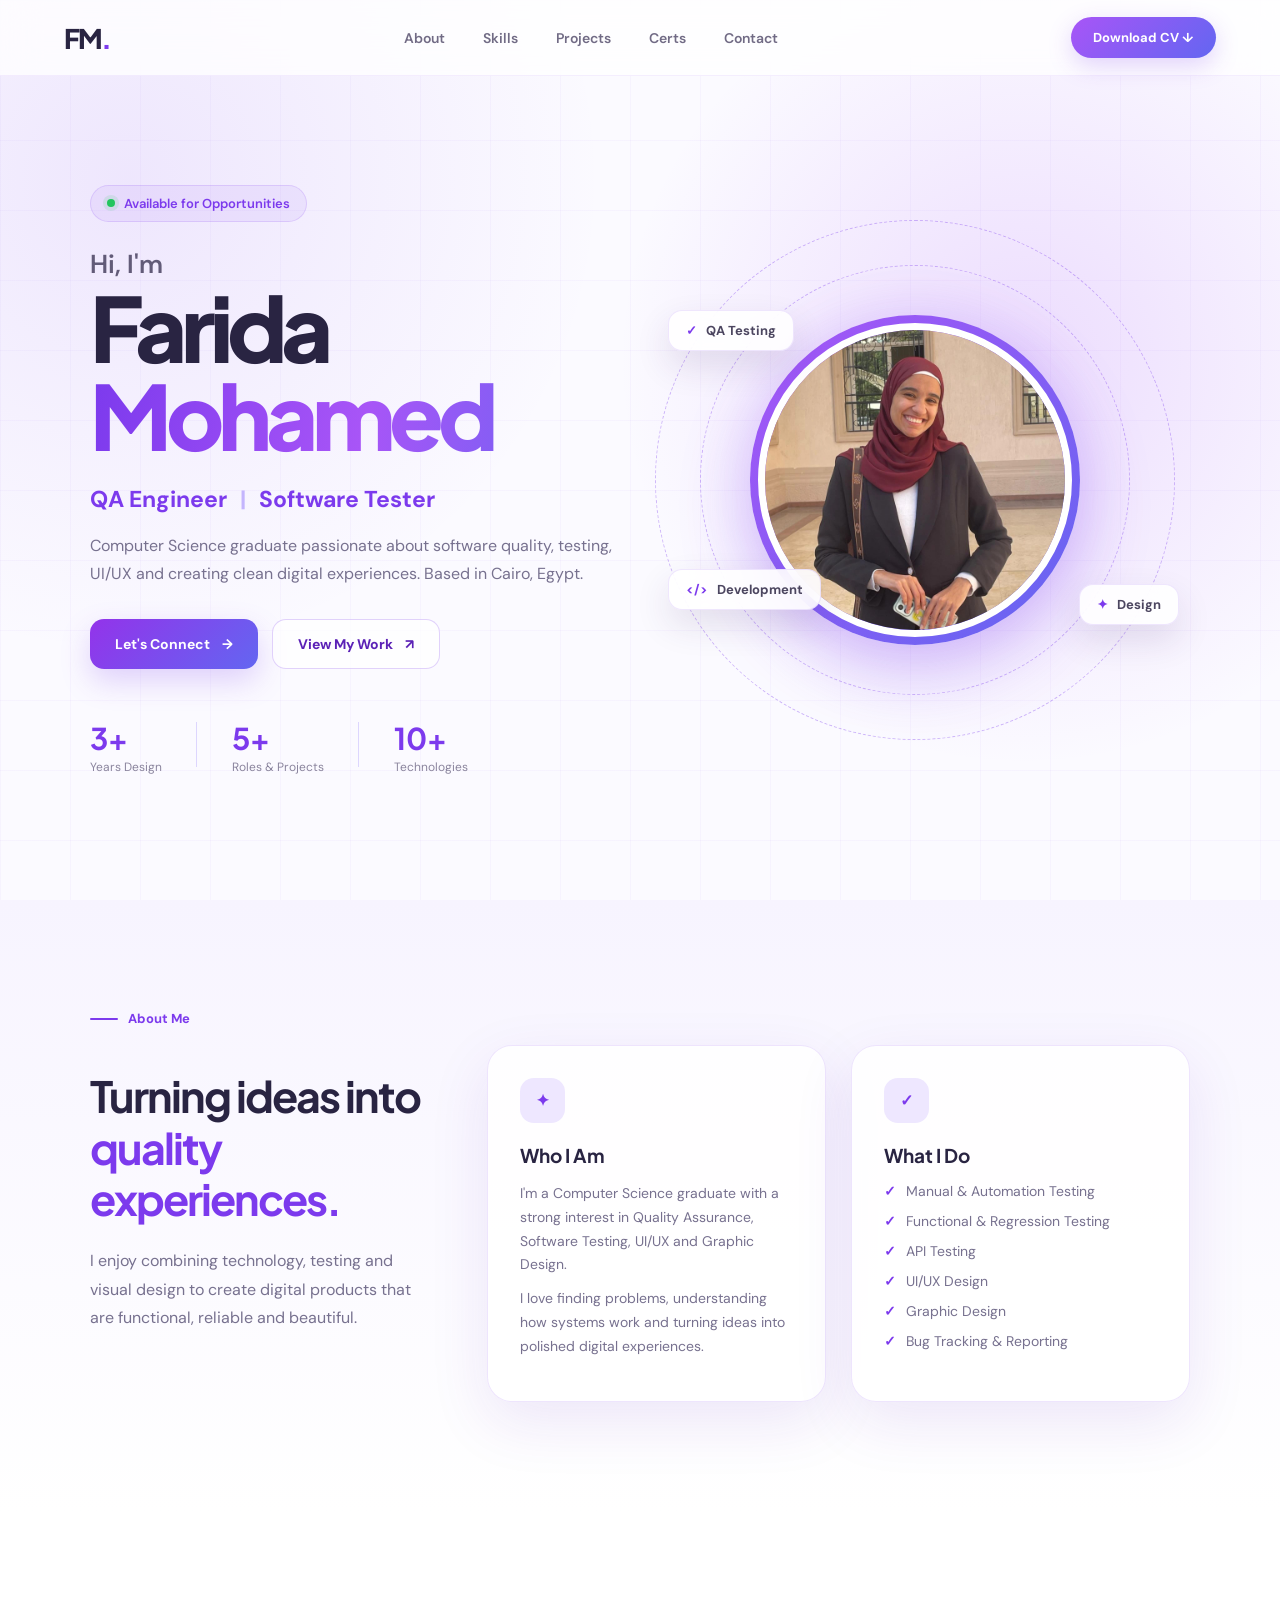
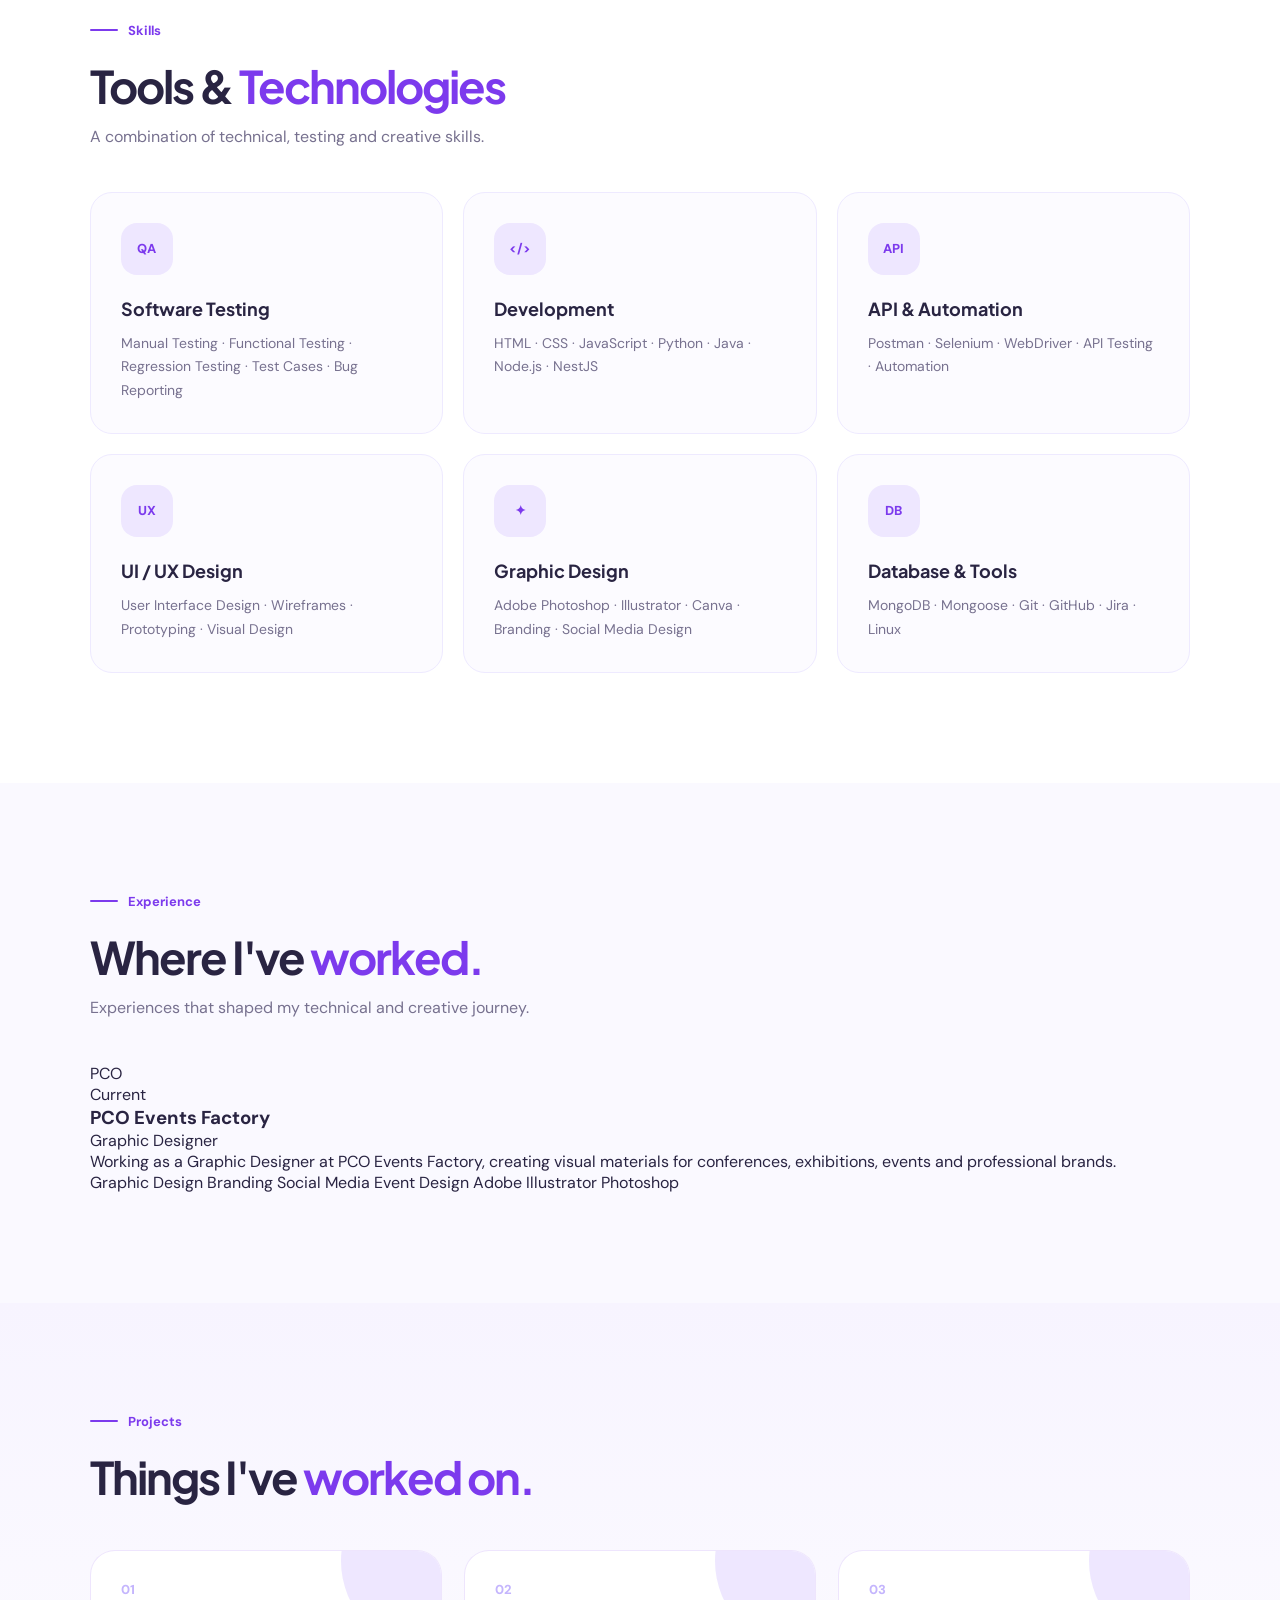
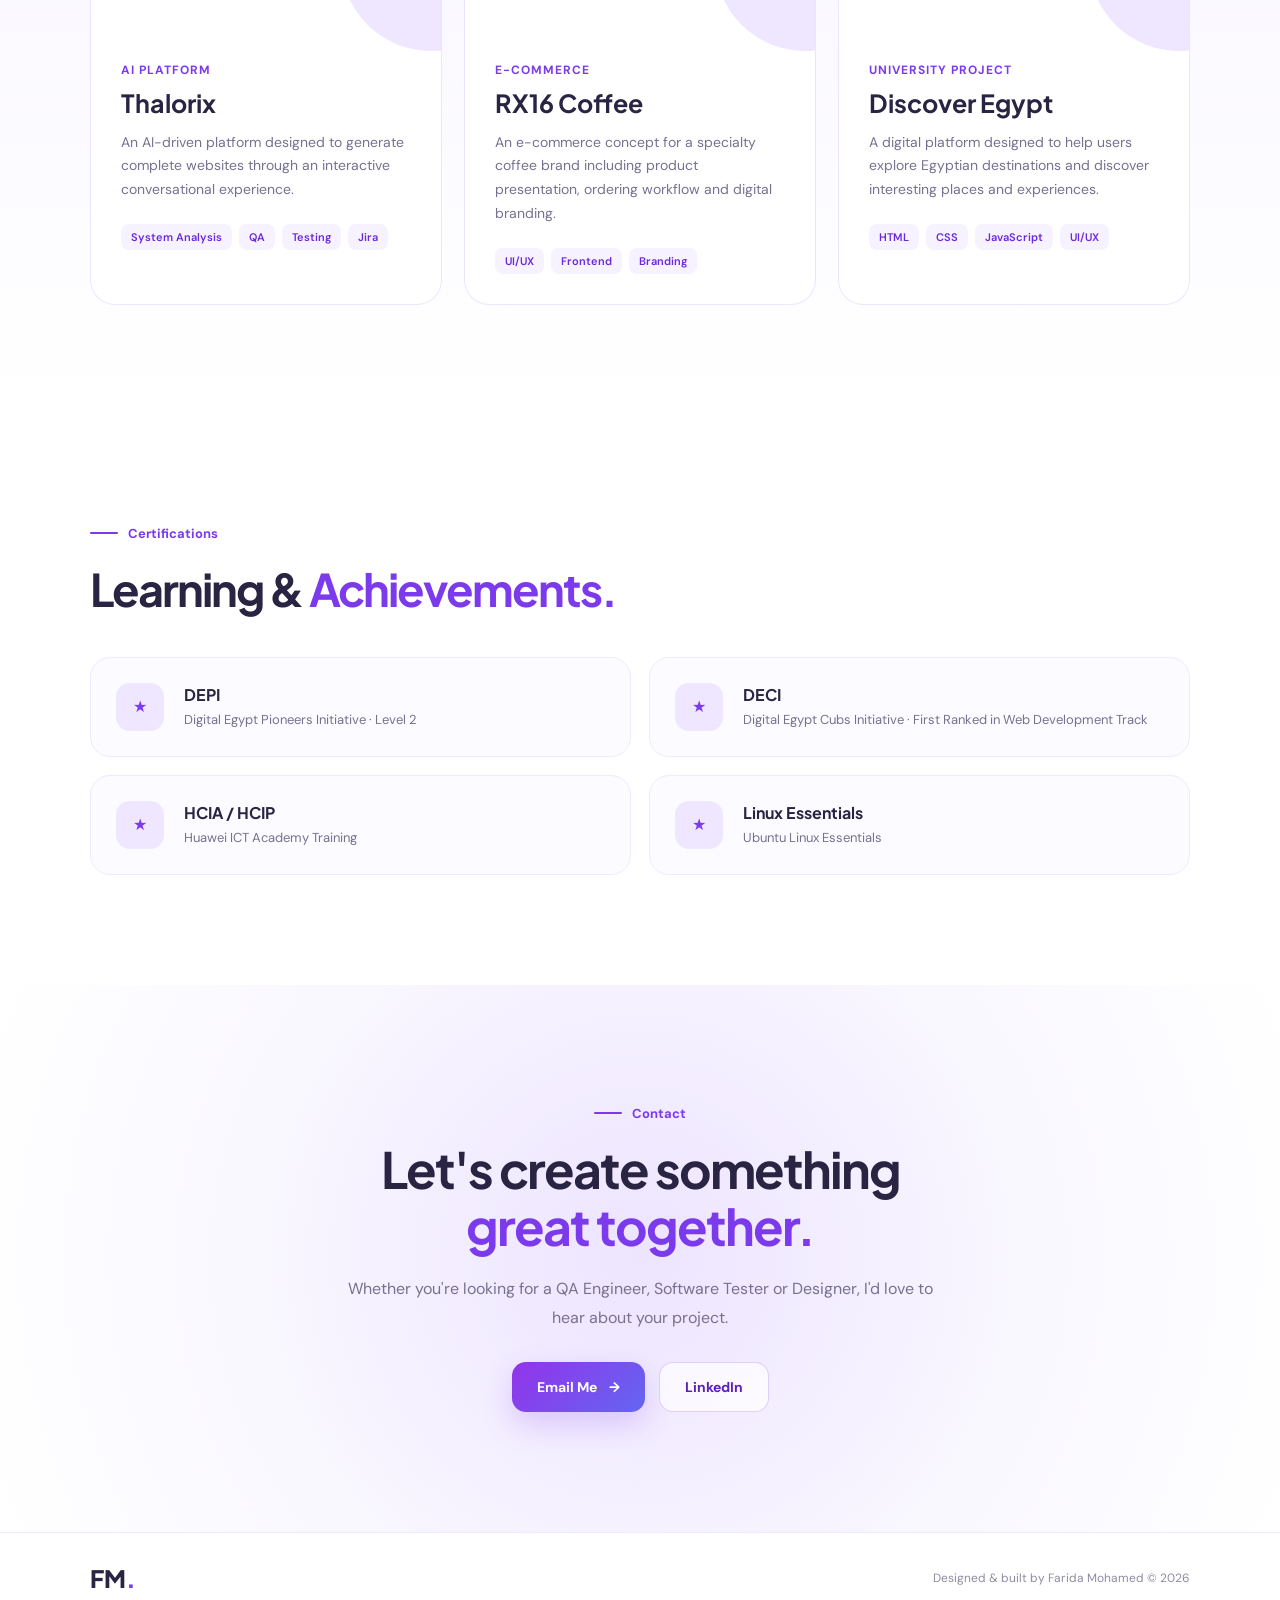
==== commit 994b4d56: "Update index.html" ====
--- a/index.html
+++ b/index.html
@@ -81,8 +81,9 @@
                 <span>→</span>
             </a>
 
-           <a href="#projects" class="secondary-btn">
+          <a href="work.html" class="secondary-btn">
     View My Work
+    <span>↗</span>
 </a>
 
         </div>
